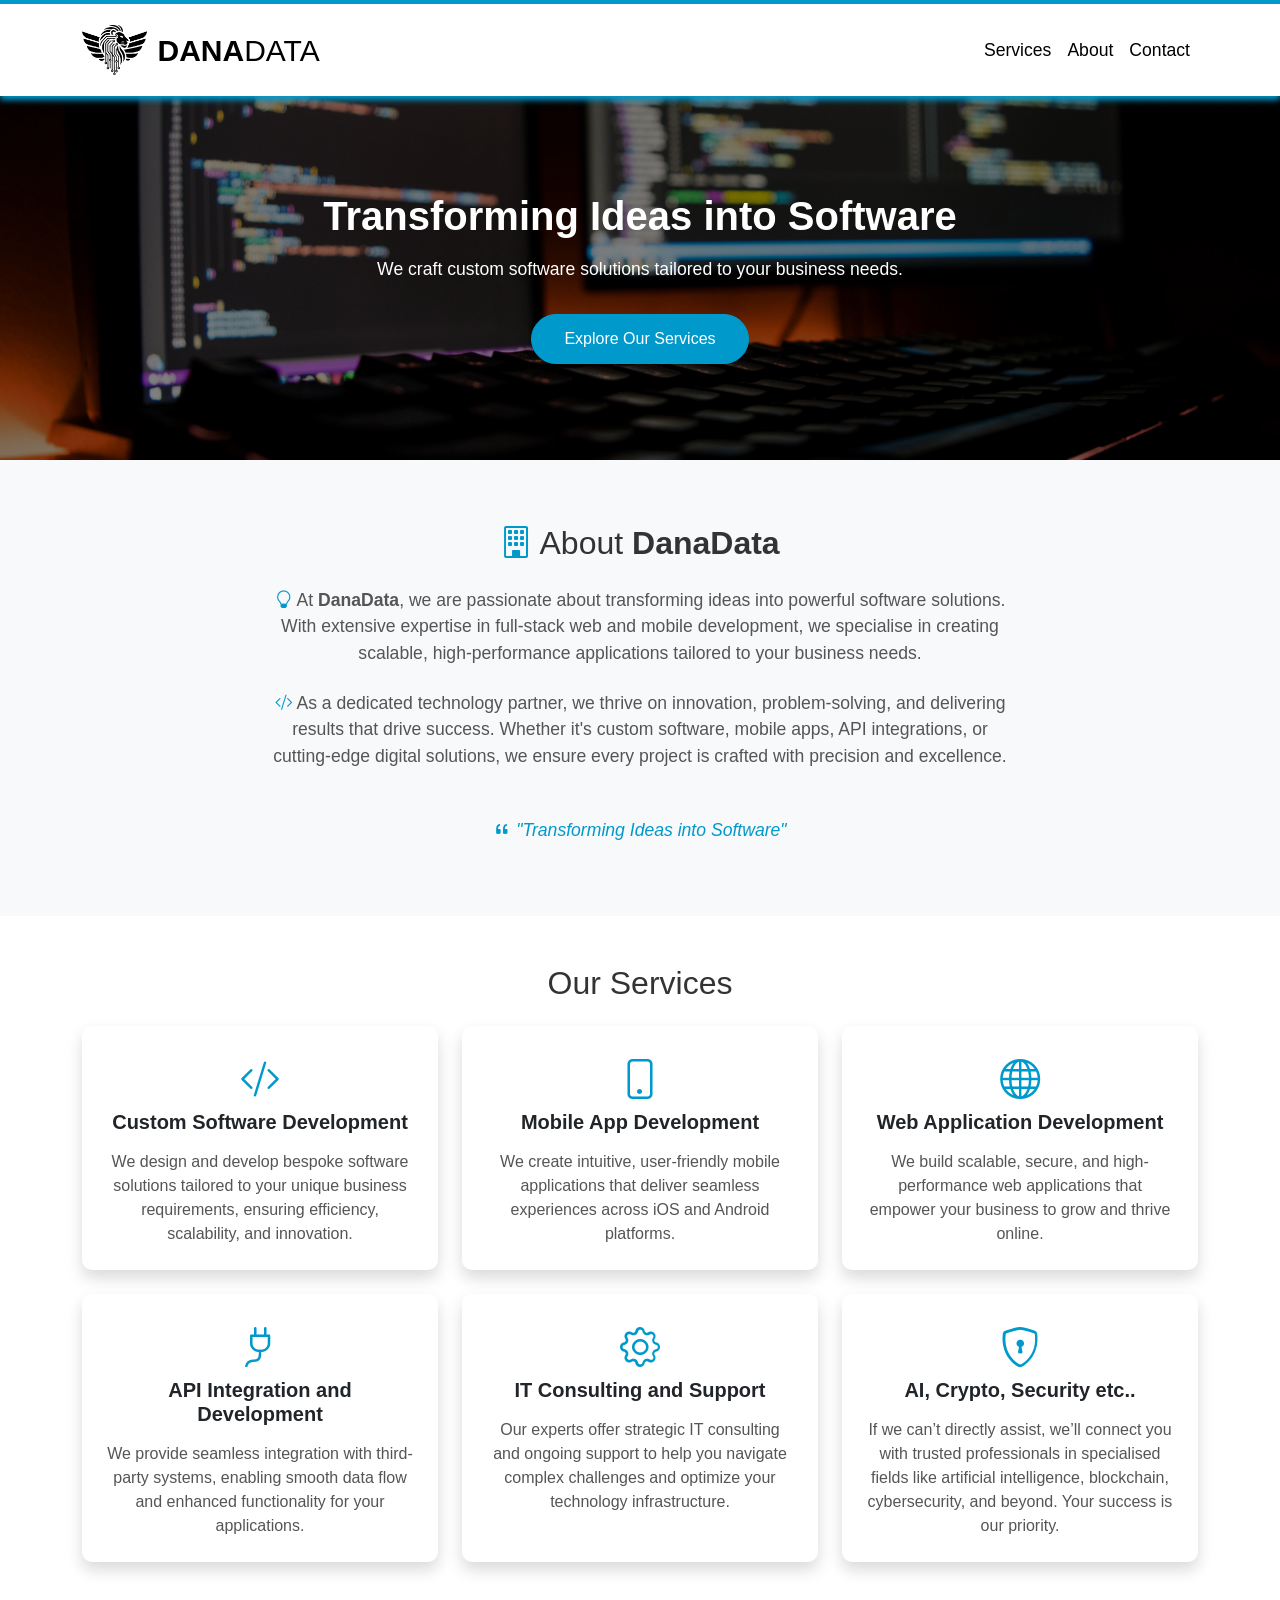
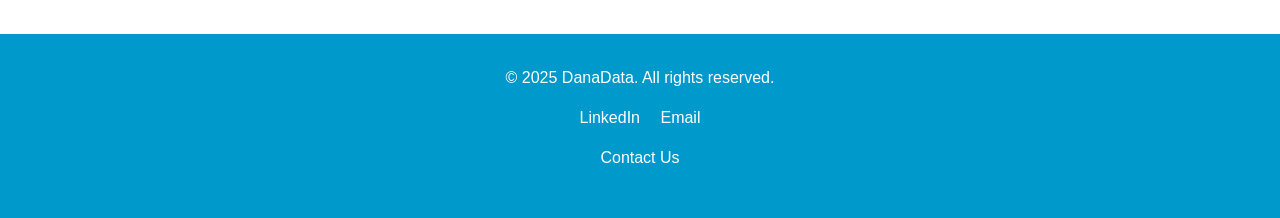
==== index.html @ a8b0d3be "Undo js" ====
<!DOCTYPE html>
<html lang="en">
<head>
    <meta charset="UTF-8">
    <meta name="viewport" content="width=device-width, initial-scale=1.0">
    <title>DanaData | Transforming Ideas into Software</title>
    <meta name="description" content="DanaData specialises in custom software, web, and mobile development, transforming ideas into scalable, high-performance solutions.">
    <link rel="icon" href="icon.png" />
    <link href="bootstrap.min.css" rel="stylesheet">
    <link rel="stylesheet" href="bootstrap-icons.css">
    <link rel="manifest" href="/manifest.json">
    <meta name="theme-color" content="#0099cc">
    <style>
        body {
            font-family: Verdana, sans-serif;
            color: #333;
        }
        .dd-color {
            color: #0099cc;
        }
        .dd-blue {
            color: #0099cc;
        }
        .dd-black {
            color: #000;
        }
        .btn-primary {
            background-color: #0099cc !important;
            border-color: #0099cc !important;
        }

        .btn-primary:hover, 
        .btn-primary:focus, 
        .btn-primary:active {
            background-color: #006080 !important;
            border-color: #006080 !important;
        }
        .navbar {
            padding: 1rem 1.5rem;
            background-color: white;
            border-top: 4px solid #0099cc;
            box-shadow: 0 4px 6px #0099cc;
        }
        .navbar-brand {
            display: flex;
            align-items: center;
            text-decoration: none;
            font-size: 30px;
        }
        .navbar-brand .dd-bold {
            font-weight: 800;
        }
        .navbar-brand img {
            height: 50px;
            margin-right: 10px;
            transition: transform 0.3s;
        }
        .navbar-brand img:hover {
            transform: scale(1.1);
        }
        .navbar-nav .nav-link {
            font-size: 1.1rem;
            color: black !important;
            padding-left: 1rem;
            padding-right: 1rem;
            transition: color 0.3s, background-color 0.3s;
        }
        .navbar-nav .nav-link:hover {
            background-color: #0099cc;
            color: white !important;
            border-radius: 5px;
        }
        .hero {
            background: linear-gradient(rgba(0, 0, 0, 0.5), rgba(0, 0, 0, 0.5)), url('code-danadata.jpg');
            background-size: cover;
            background-position: center;
            color: white;
            padding: 6rem 0;
            text-align: center;
        }
        .hero h1 {
            font-size: 2.5rem;
            font-weight: 700;
            margin-bottom: 1rem;
        }
        .hero p {
            font-size: 1.1rem;
            margin-bottom: 2rem;
        }
        .hero .btn {
            font-size: 1rem;
            padding: 0.75rem 2rem;
            border-radius: 50px;
            transition: transform 0.3s, background-color 0.3s;
        }
        .hero .btn:hover {
            transform: translateY(-5px);
            background-color: #0099cc;
        }
        .about {
            padding: 4rem 0;
            background-color: #f8f9fa;
            text-align: center;
        }
        .about h1 {
            font-size: 2rem;
            margin-bottom: 1rem;
            font-weight: 600;
        }
        .about p {
            font-size: 1.1rem;
            margin-bottom: 0.5rem;
            color: #555;
        }
        .card {
            height: 100%;
            display: flex;
            flex-direction: column;
            justify-content: space-between;
            transition: transform 0.3s, box-shadow 0.3s;
            border: none;
            border-radius: 10px;
            overflow: hidden;
            text-align: center;
        }
        .card:hover {
            transform: translateY(-10px);
            box-shadow: 0 12px 24px rgba(0, 0, 0, 0.2);
        }
        .card-body {
            padding: 1.5rem;
        }
        .card-title {
            font-size: 1.25rem;
            font-weight: 600;
            margin-bottom: 1rem;
        }
        .card-text {
            font-size: 1rem;
            color: #555;
        }
        footer {
            background-color: #0099cc;
            color: white;
            padding: 2rem 0;
        }
        footer a {
            color: white;
            text-decoration: none;
            margin: 0 0.5rem;
            transition: opacity 0.3s;
        }
        footer a:hover {
            opacity: 0.8;
        }

        /* Responsive Adjustments */
        @media (max-width: 768px) {
            .hero {
                padding: 4rem 0;
            }
            .hero h1 {
                font-size: 2rem;
            }
            .hero p {
                font-size: 1rem;
            }
            .navbar-brand {
                font-size: large;
            }
            .navbar-brand img {
                height: 40px;
            }
            .about h1 {
                font-size: 1.75rem;
            }
            .about p {
                font-size: 1rem;
            }
            .card-title {
                font-size: 1.1rem;
            }
            .card-text {
                font-size: 0.9rem;
            }
        }
    </style>
</head>
<body>
    <!-- Navbar -->
    <nav class="navbar navbar-expand-lg">
        <div class="container">
            <a class="navbar-brand" href="https://www.danadata.net">
                <img src="danadata-tg-512-0.png" alt="DanaData Logo" loading="lazy">
                <span class="dd-black dd-bold">DANA</span><span class="dd-black">DATA</span>
            </a>
            <button class="navbar-toggler" type="button" data-bs-toggle="collapse" data-bs-target="#navbarNav">
                <span class="navbar-toggler-icon"></span>
            </button>
            <div class="collapse navbar-collapse" id="navbarNav">
                <ul class="navbar-nav ms-auto">
                    <li class="nav-item"><a class="nav-link" href="#services">Services</a></li>
                    <li class="nav-item"><a class="nav-link" href="#about">About</a></li>
                    <li class="nav-item"><a class="nav-link" href="mailto:info@danadata.net">Contact</a></li>
                </ul>
            </div>
        </div>
    </nav>

    <!-- Hero Section -->
    <section class="hero">
        <div class="container">
            <h1>Transforming Ideas into Software</h1>
            <p>We craft custom software solutions tailored to your business needs.</p>
            <a href="#services" class="btn btn-primary">Explore Our Services</a>
        </div>
    </section>

    <!-- About Section -->
    <section id="about" class="about">
        <div class="container">
            <h2 class="mb-4"><i class="bi bi-building dd-blue"></i> About <b>DanaData</b></h2>
            <div class="row justify-content-center">
                <div class="col-md-8">
                    <p class="mb-4"><i class="bi bi-lightbulb dd-blue"></i> At <b>DanaData</b>, we are passionate about transforming ideas into powerful software solutions. With extensive expertise in full-stack web and mobile development, we specialise in creating scalable, high-performance applications tailored to your business needs.</p>

                    <p class="mb-4"><i class="bi bi-code-slash dd-blue"></i> As a dedicated technology partner, we thrive on innovation, problem-solving, and delivering results that drive success. Whether it's custom software, mobile apps, API integrations, or cutting-edge digital solutions, we ensure every project is crafted with precision and excellence.</p>
                </div>
            </div>
            <p class="mt-4"><i class="bi bi-quote dd-color"></i> <em class="dd-color">"Transforming Ideas into Software"</em></p>
        </div>
    </section>

    <!-- Services Section -->
    <section id="services" class="py-5">
        <div class="container">
            <h2 class="text-center mb-4">Our Services</h2>
            <div class="row">
                <div class="col-md-4 col-sm-6 mb-4">
                    <div class="card shadow">
                        <div class="card-body">
                            <i class="bi bi-code-slash fs-1 dd-blue"></i>
                            <h5 class="card-title">Custom Software Development</h5>
                            <p class="card-text">We design and develop bespoke software solutions tailored to your unique business requirements, ensuring efficiency, scalability, and innovation.</p>
                        </div>
                    </div>
                </div>
                <div class="col-md-4 col-sm-6 mb-4">
                    <div class="card shadow">
                        <div class="card-body">
                            <i class="bi bi-phone fs-1 dd-blue"></i>
                            <h5 class="card-title">Mobile App Development</h5>
                            <p class="card-text">We create intuitive, user-friendly mobile applications that deliver seamless experiences across iOS and Android platforms.</p>
                        </div>
                    </div>
                </div>
                <div class="col-md-4 col-sm-6 mb-4">
                    <div class="card shadow">
                        <div class="card-body">
                            <i class="bi bi-globe fs-1 dd-blue"></i>
                            <h5 class="card-title">Web Application Development</h5>
                            <p class="card-text">We build scalable, secure, and high-performance web applications that empower your business to grow and thrive online.</p>
                        </div>
                    </div>
                </div>
                <div class="col-md-4 col-sm-6 mb-4">
                    <div class="card shadow h-100">
                        <div class="card-body">
                            <i class="bi bi-plug fs-1 dd-blue"></i>
                            <h5 class="card-title">API Integration and Development</h5>
                            <p class="card-text">We provide seamless integration with third-party systems, enabling smooth data flow and enhanced functionality for your applications.</p>
                        </div>
                    </div>
                </div>
                <div class="col-md-4 col-sm-6 mb-4">
                    <div class="card shadow h-100">
                        <div class="card-body">
                            <i class="bi bi-gear fs-1 dd-blue"></i>
                            <h5 class="card-title">IT Consulting and Support</h5>
                            <p class="card-text">Our experts offer strategic IT consulting and ongoing support to help you navigate complex challenges and optimize your technology infrastructure.</p>
                        </div>
                    </div>
                </div>
                 <div class="col-md-4 col-sm-6 mb-4">
                    <div class="card shadow h-100">
                        <div class="card-body">
                            <i class="bi bi-shield-lock fs-1 dd-blue"></i>
                            <h5 class="card-title">AI, Crypto, Security etc..</h5>
                            <p class="card-text">If we can’t directly assist, we’ll connect you with trusted professionals in specialised fields like artificial intelligence, blockchain, cybersecurity, and beyond. Your success is our priority.</p>
                        </div>
                    </div>
                </div>
            </div>
        </div>
    </section>

    <!-- Footer -->
    <footer>
        <div class="container text-center">
            <p class="mb-3">&copy; 2025 DanaData. All rights reserved.</p>
            <div class="social-links mb-3">
                <a href="https://www.linkedin.com/company/danadataltd" target="_blank">LinkedIn</a>
                <a href="mailto:info@danadata.net">Email</a>
            </div>
            <p><a href="mailto:info@danadata.net" class="text-white">Contact Us</a></p>
        </div>
    </footer>

    <script src="bootstrap.bundle.min.js"></script>
</body>
</html>
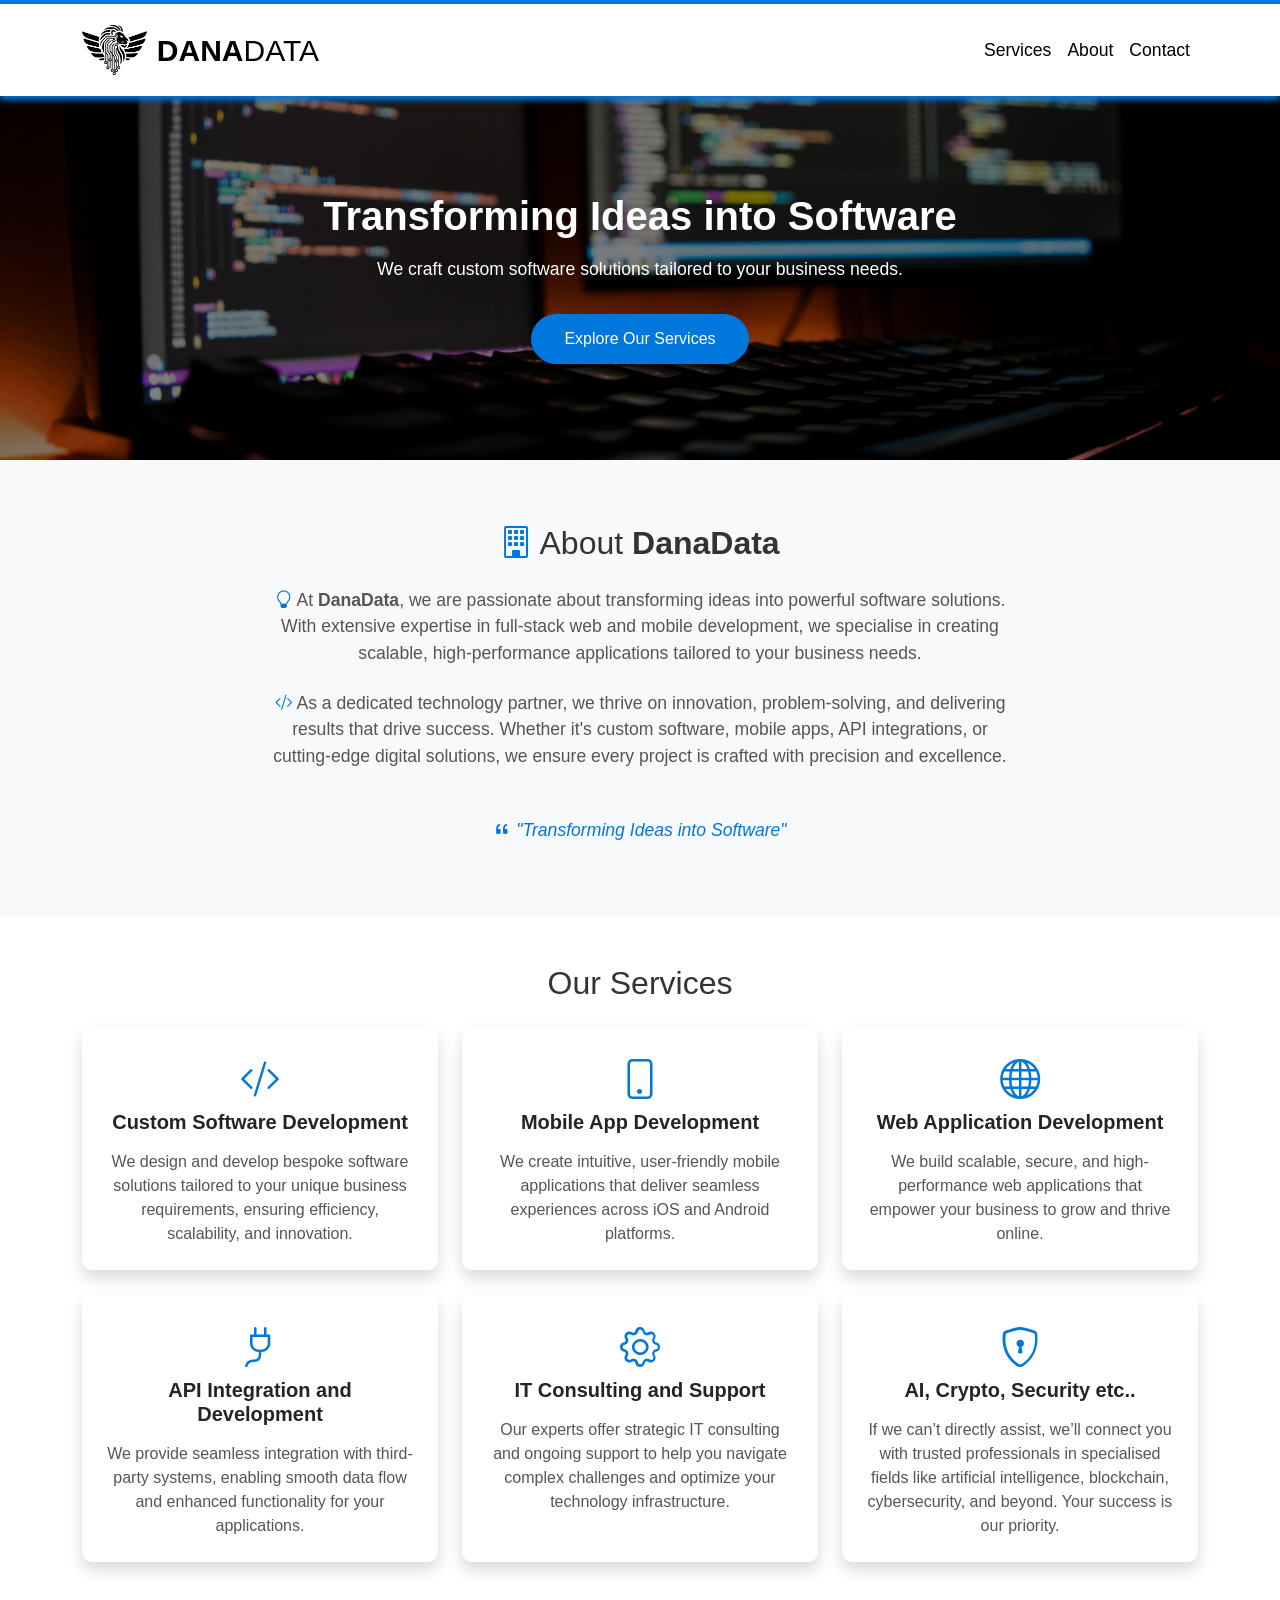
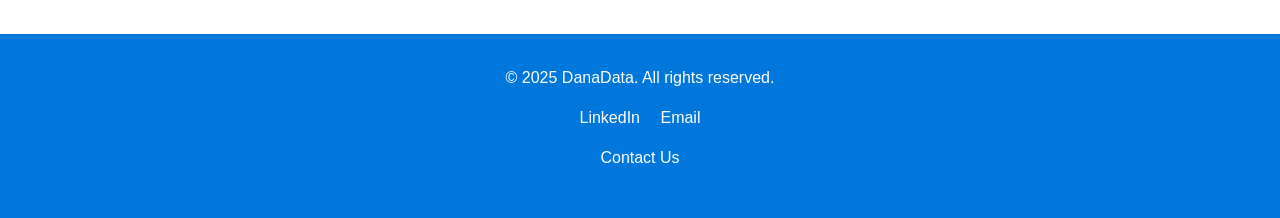
==== commit 10f8392c: "Update index.html" ====
--- a/index.html
+++ b/index.html
@@ -9,24 +9,24 @@
     <link href="bootstrap.min.css" rel="stylesheet">
     <link rel="stylesheet" href="bootstrap-icons.css">
     <link rel="manifest" href="/manifest.json">
-    <meta name="theme-color" content="#0099cc">
+    <meta name="theme-color" content="#0077dd">
     <style>
         body {
             font-family: Verdana, sans-serif;
             color: #333;
         }
         .dd-color {
-            color: #0099cc;
+            color: #0077dd;
         }
         .dd-blue {
-            color: #0099cc;
+            color: #0077dd;
         }
         .dd-black {
             color: #000;
         }
         .btn-primary {
-            background-color: #0099cc !important;
-            border-color: #0099cc !important;
+            background-color: #0077dd !important;
+            border-color: #0077dd !important;
         }
 
         .btn-primary:hover, 
@@ -38,8 +38,8 @@
         .navbar {
             padding: 1rem 1.5rem;
             background-color: white;
-            border-top: 4px solid #0099cc;
-            box-shadow: 0 4px 6px #0099cc;
+            border-top: 4px solid #0077dd;
+            box-shadow: 0 4px 6px #0077dd;
         }
         .navbar-brand {
             display: flex;
@@ -66,7 +66,7 @@
             transition: color 0.3s, background-color 0.3s;
         }
         .navbar-nav .nav-link:hover {
-            background-color: #0099cc;
+            background-color: #0077dd;
             color: white !important;
             border-radius: 5px;
         }
@@ -95,7 +95,7 @@
         }
         .hero .btn:hover {
             transform: translateY(-5px);
-            background-color: #0099cc;
+            background-color: #0077dd;
         }
         .about {
             padding: 4rem 0;
@@ -140,7 +140,7 @@
             color: #555;
         }
         footer {
-            background-color: #0099cc;
+            background-color: #0077dd;
             color: white;
             padding: 2rem 0;
         }
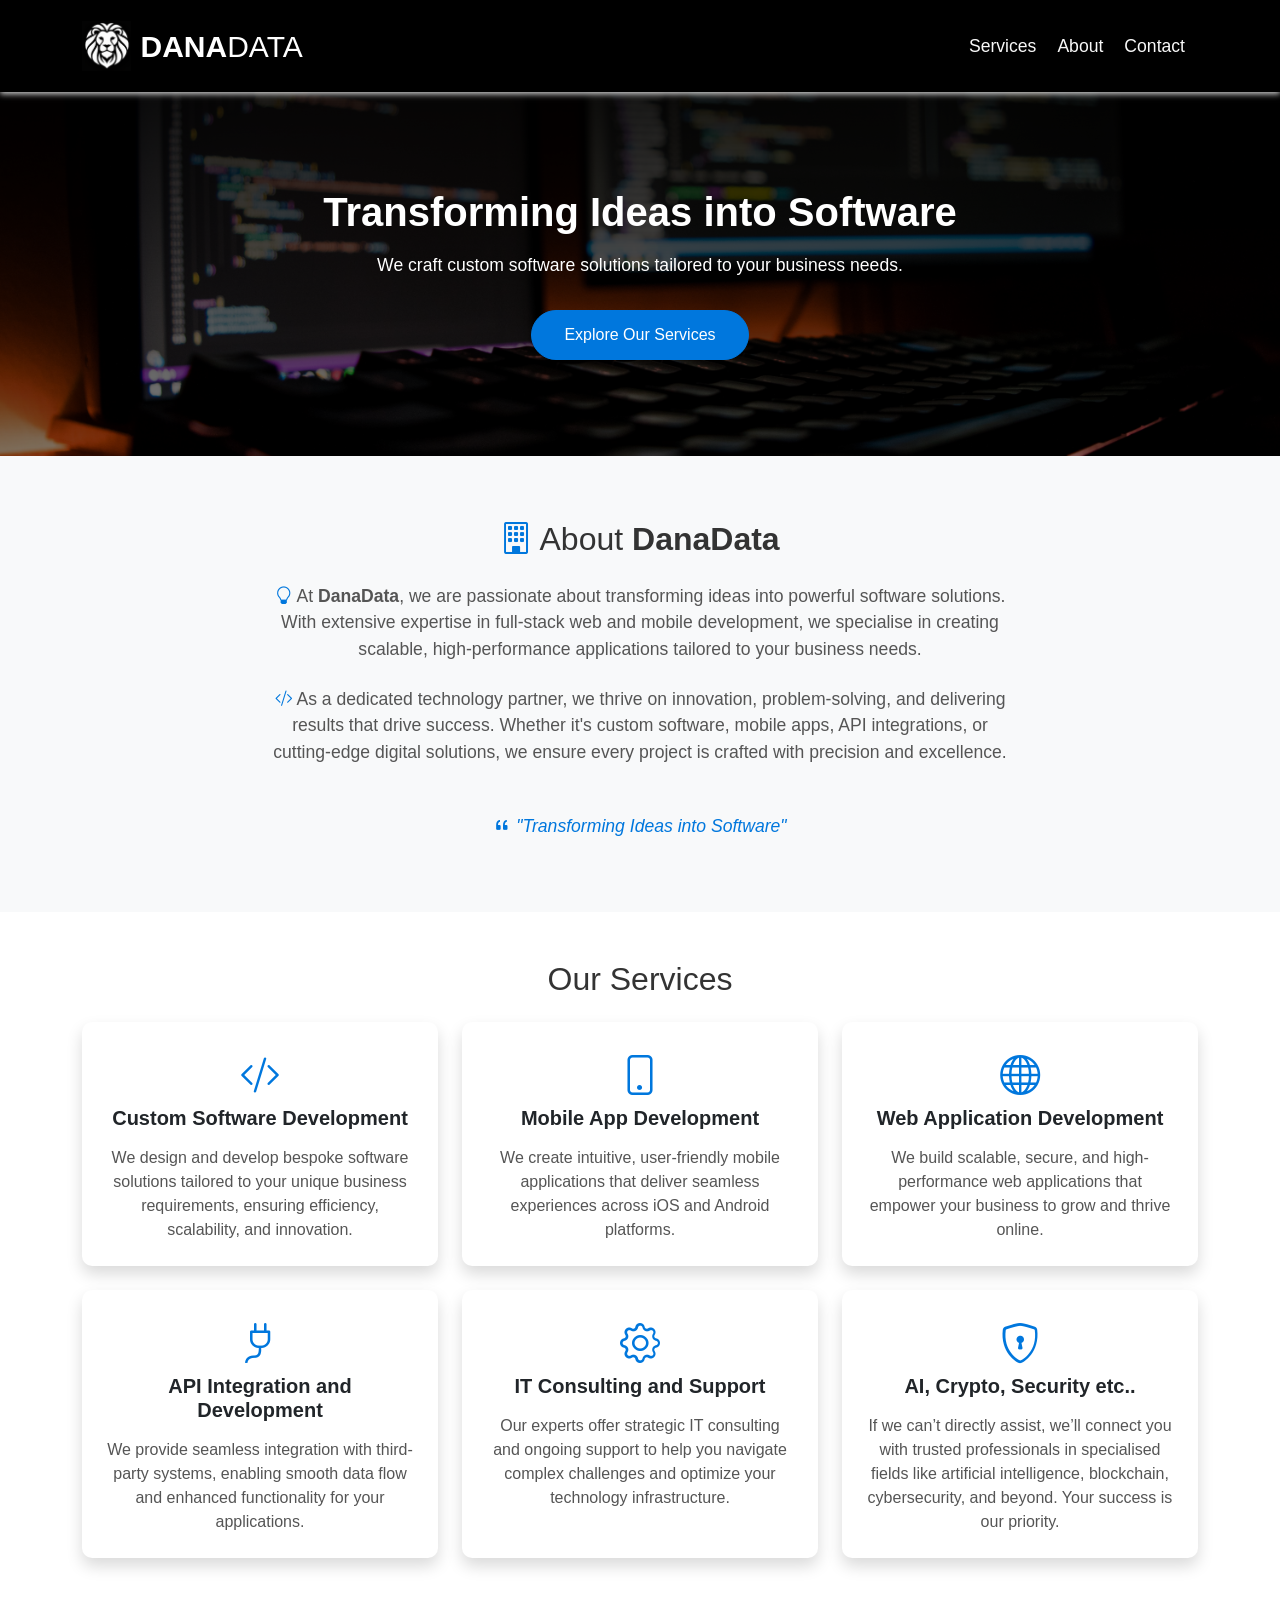
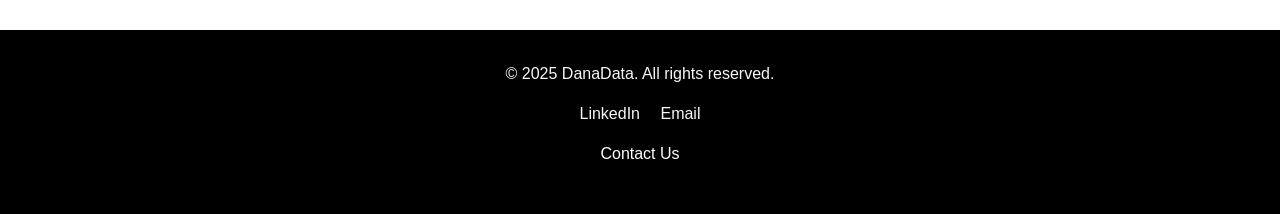
==== commit 86d059c7: "Add new logo" ====
--- a/index.html
+++ b/index.html
@@ -21,8 +21,11 @@
         .dd-blue {
             color: #0077dd;
         }
+        .dd-white {
+            color: #ffffff;
+        }
         .dd-black {
-            color: #000;
+            color: #000000;
         }
         .btn-primary {
             background-color: #0077dd !important;
@@ -32,14 +35,13 @@
         .btn-primary:hover, 
         .btn-primary:focus, 
         .btn-primary:active {
-            background-color: #006080 !important;
-            border-color: #006080 !important;
+            background-color: #0033DD !important;
+            border-color: #0033DD !important;
         }
         .navbar {
             padding: 1rem 1.5rem;
-            background-color: white;
-            border-top: 4px solid #0077dd;
-            box-shadow: 0 4px 6px #0077dd;
+            background-color: #000000;
+            box-shadow: 0 2px 6px lightgray;
         }
         .navbar-brand {
             display: flex;
@@ -59,19 +61,26 @@
             transform: scale(1.1);
         }
         .navbar-nav .nav-link {
+            margin-right: 5px;
             font-size: 1.1rem;
-            color: black !important;
+            color: #f8f8f8;
             padding-left: 1rem;
             padding-right: 1rem;
             transition: color 0.3s, background-color 0.3s;
         }
         .navbar-nav .nav-link:hover {
             background-color: #0077dd;
-            color: white !important;
             border-radius: 5px;
         }
+        .navbar-toggler {
+            background-color: #ccc;
+        }
+        .navbar-toggler-icon {
+            width: 1em;
+            height: 1em;
+        }
         .hero {
-            background: linear-gradient(rgba(0, 0, 0, 0.5), rgba(0, 0, 0, 0.5)), url('code-danadata.jpg');
+            background: linear-gradient(rgba(0, 0, 0, 0.9), rgba(0, 0, 0, 0.5)), url('code-danadata.jpg');
             background-size: cover;
             background-position: center;
             color: white;
@@ -140,18 +149,18 @@
             color: #555;
         }
         footer {
-            background-color: #0077dd;
-            color: white;
+            background-color: #000000;
+            color: #f8f8f8;
             padding: 2rem 0;
         }
         footer a {
-            color: white;
+            color: #f8f8f8;
             text-decoration: none;
             margin: 0 0.5rem;
             transition: opacity 0.3s;
         }
         footer a:hover {
-            opacity: 0.8;
+            opacity: 0.5;
         }
 
         /* Responsive Adjustments */
@@ -191,8 +200,8 @@
     <nav class="navbar navbar-expand-lg">
         <div class="container">
             <a class="navbar-brand" href="https://www.danadata.net">
-                <img src="danadata-tg-512-0.png" alt="DanaData Logo" loading="lazy">
-                <span class="dd-black dd-bold">DANA</span><span class="dd-black">DATA</span>
+                <img src="danadata-nb-200.png" alt="DanaData Logo" loading="lazy">
+                <span class="dd-white dd-bold">DANA</span><span class="dd-white">DATA</span>
             </a>
             <button class="navbar-toggler" type="button" data-bs-toggle="collapse" data-bs-target="#navbarNav">
                 <span class="navbar-toggler-icon"></span>
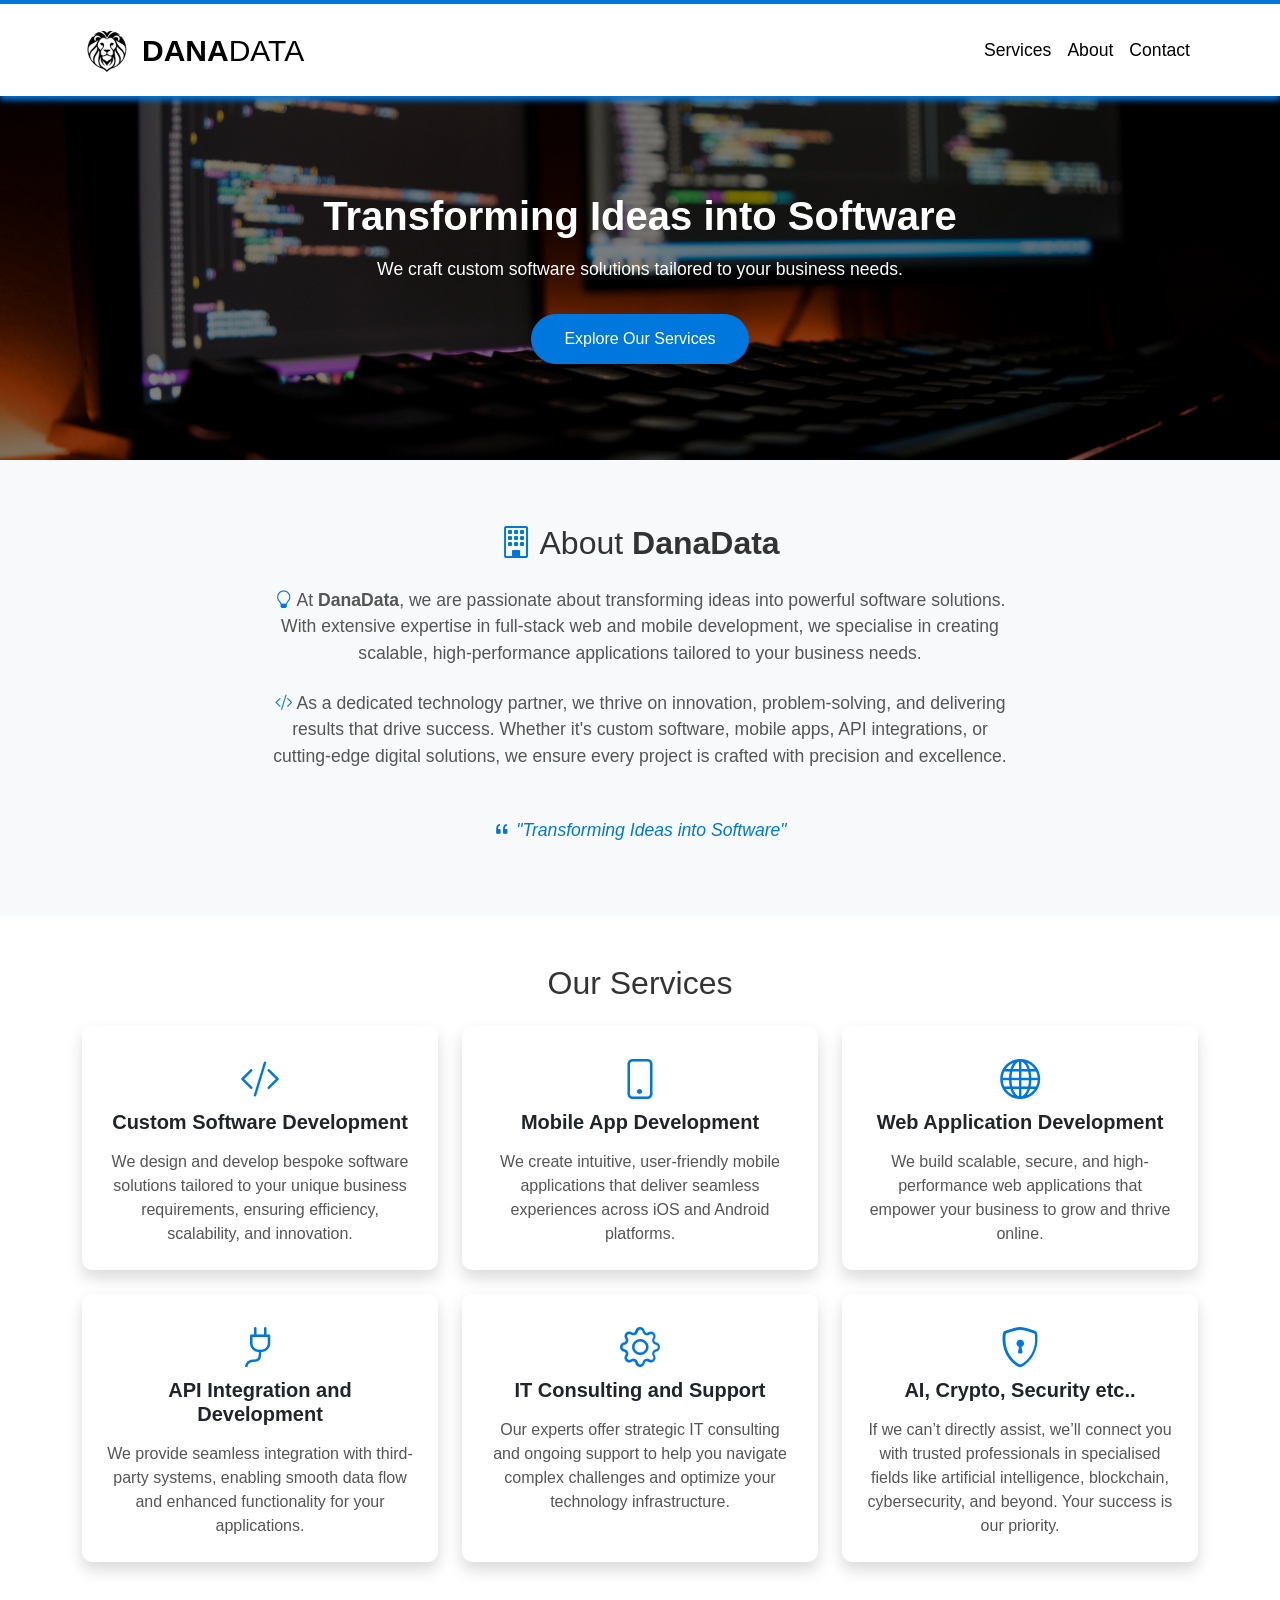
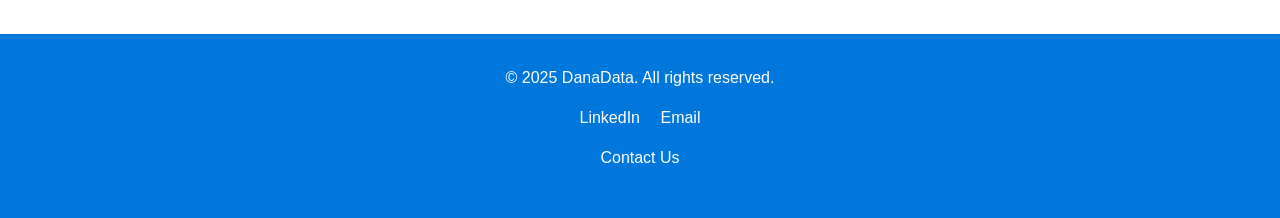
==== commit 7cfe30ea: "Add new logo" ====
--- a/index.html
+++ b/index.html
@@ -21,11 +21,8 @@
         .dd-blue {
             color: #0077dd;
         }
-        .dd-white {
-            color: #ffffff;
-        }
         .dd-black {
-            color: #000000;
+            color: #000;
         }
         .btn-primary {
             background-color: #0077dd !important;
@@ -40,8 +37,9 @@
         }
         .navbar {
             padding: 1rem 1.5rem;
-            background-color: #000000;
-            box-shadow: 0 2px 6px lightgray;
+            background-color: white;
+            border-top: 4px solid #0077dd;
+            box-shadow: 0 4px 6px #0077dd;
         }
         .navbar-brand {
             display: flex;
@@ -61,26 +59,19 @@
             transform: scale(1.1);
         }
         .navbar-nav .nav-link {
-            margin-right: 5px;
             font-size: 1.1rem;
-            color: #f8f8f8;
+            color: black !important;
             padding-left: 1rem;
             padding-right: 1rem;
             transition: color 0.3s, background-color 0.3s;
         }
         .navbar-nav .nav-link:hover {
             background-color: #0077dd;
+            color: white !important;
             border-radius: 5px;
         }
-        .navbar-toggler {
-            background-color: #ccc;
-        }
-        .navbar-toggler-icon {
-            width: 1em;
-            height: 1em;
-        }
         .hero {
-            background: linear-gradient(rgba(0, 0, 0, 0.9), rgba(0, 0, 0, 0.5)), url('code-danadata.jpg');
+            background: linear-gradient(rgba(0, 0, 0, 0.5), rgba(0, 0, 0, 0.5)), url('code-danadata.jpg');
             background-size: cover;
             background-position: center;
             color: white;
@@ -149,18 +140,18 @@
             color: #555;
         }
         footer {
-            background-color: #000000;
-            color: #f8f8f8;
+            background-color: #0077dd;
+            color: white;
             padding: 2rem 0;
         }
         footer a {
-            color: #f8f8f8;
+            color: white;
             text-decoration: none;
             margin: 0 0.5rem;
             transition: opacity 0.3s;
         }
         footer a:hover {
-            opacity: 0.5;
+            opacity: 0.8;
         }
 
         /* Responsive Adjustments */
@@ -200,8 +191,8 @@
     <nav class="navbar navbar-expand-lg">
         <div class="container">
             <a class="navbar-brand" href="https://www.danadata.net">
-                <img src="danadata-nb-200.png" alt="DanaData Logo" loading="lazy">
-                <span class="dd-white dd-bold">DANA</span><span class="dd-white">DATA</span>
+                <img src="danadata-black.png" alt="DanaData Logo" loading="lazy">
+                <span class="dd-black dd-bold">DANA</span><span class="dd-black">DATA</span>
             </a>
             <button class="navbar-toggler" type="button" data-bs-toggle="collapse" data-bs-target="#navbarNav">
                 <span class="navbar-toggler-icon"></span>
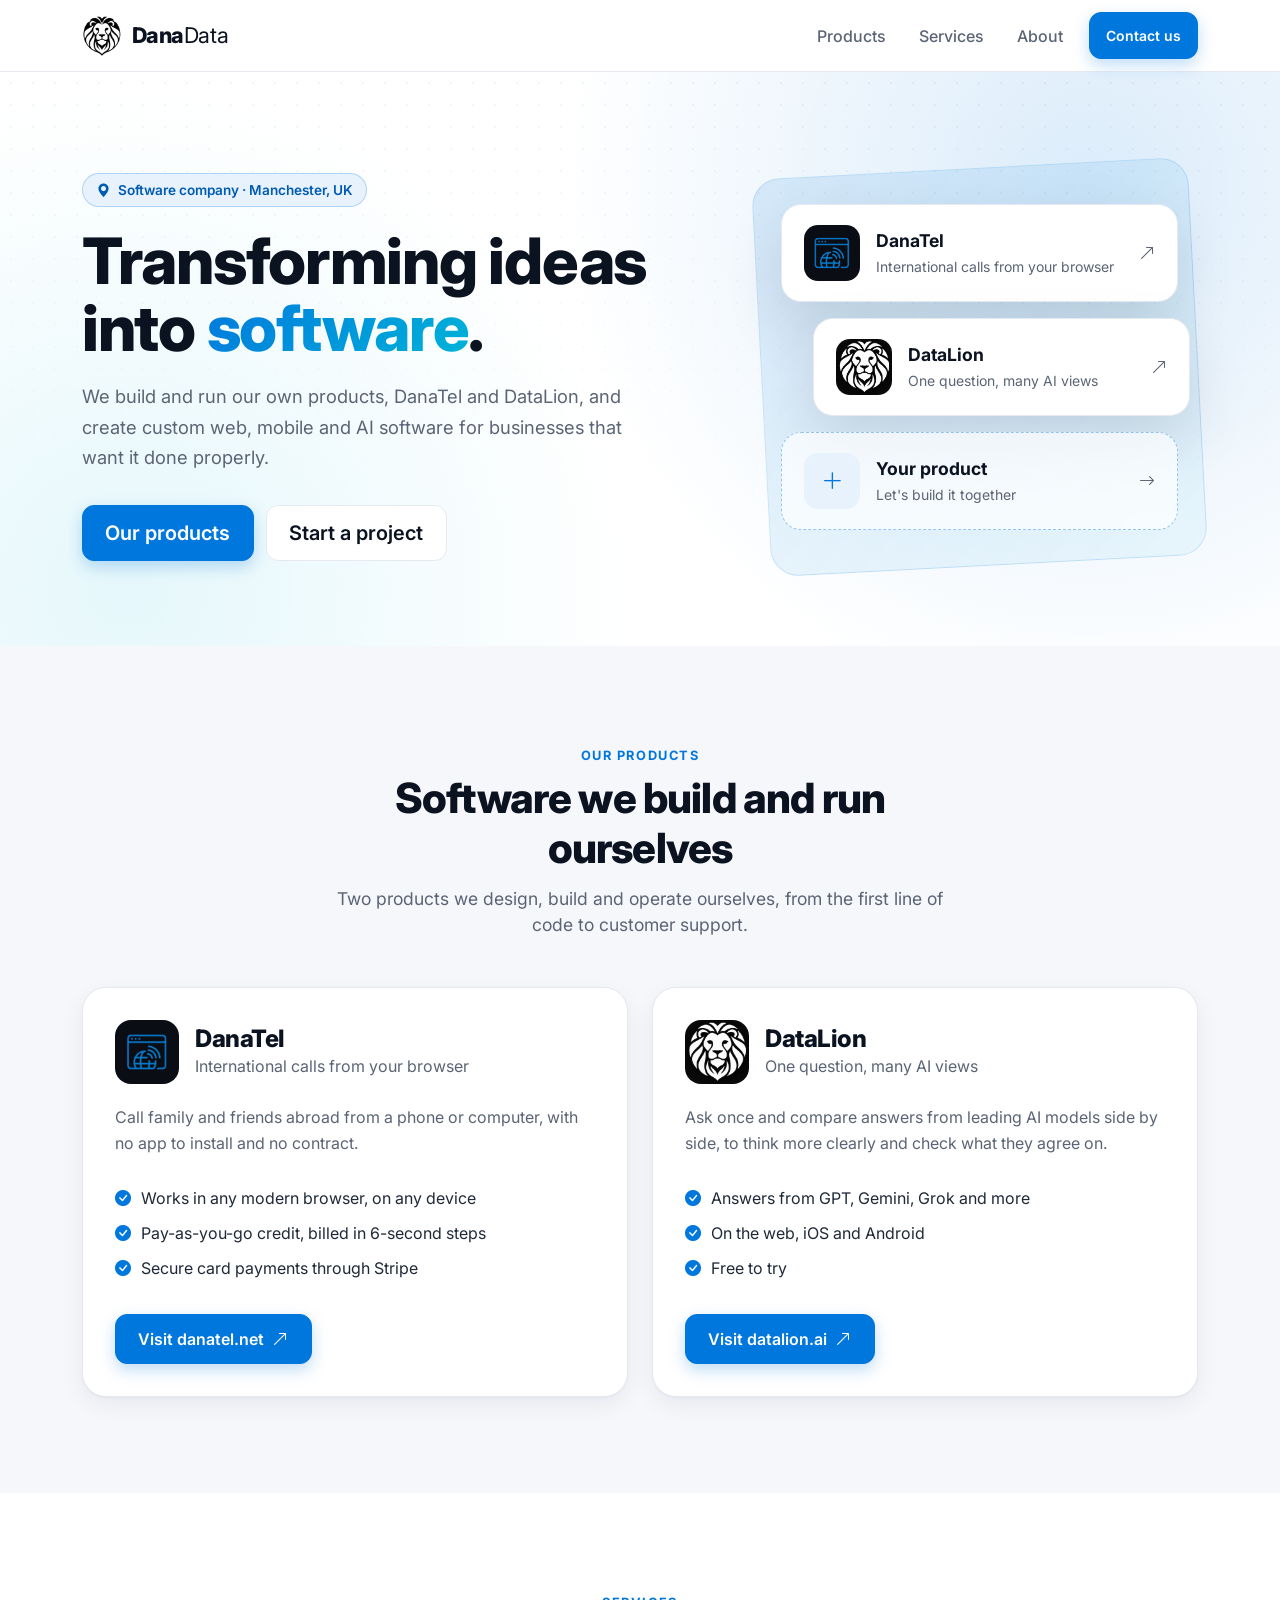
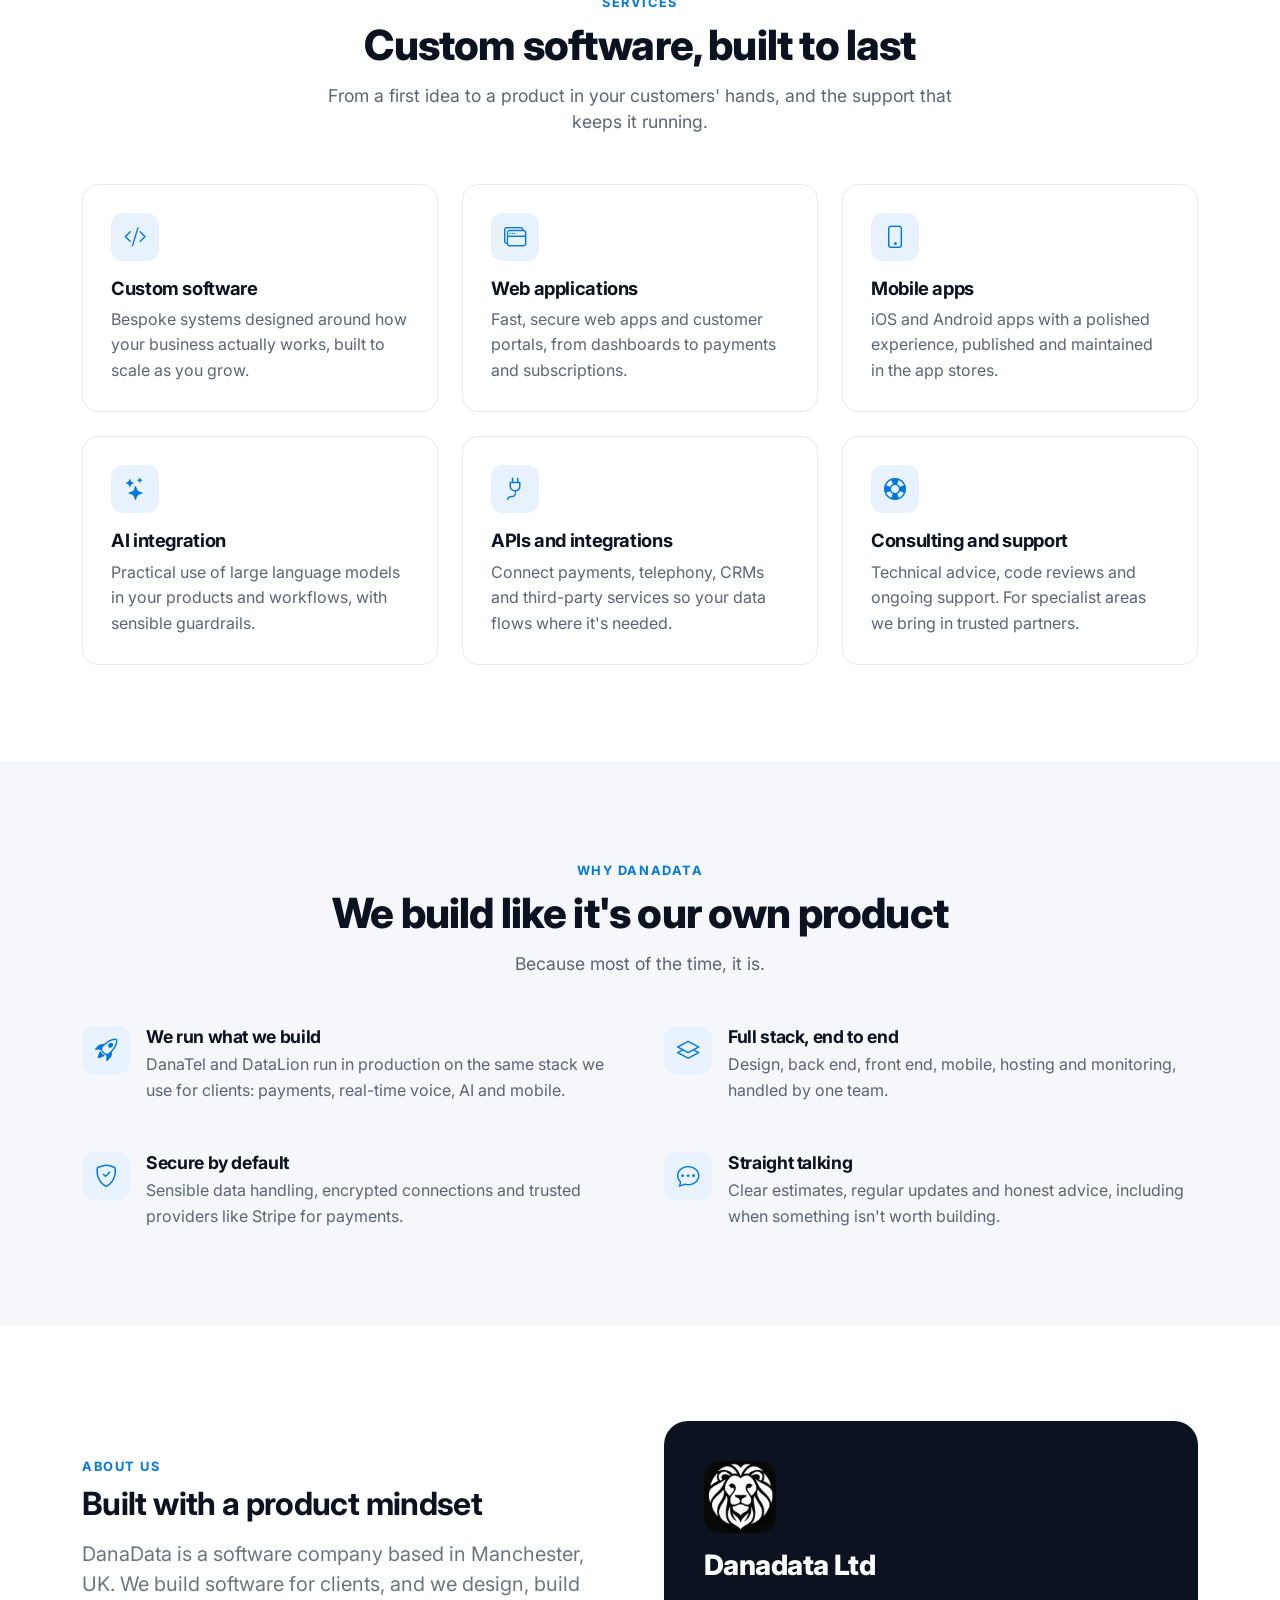
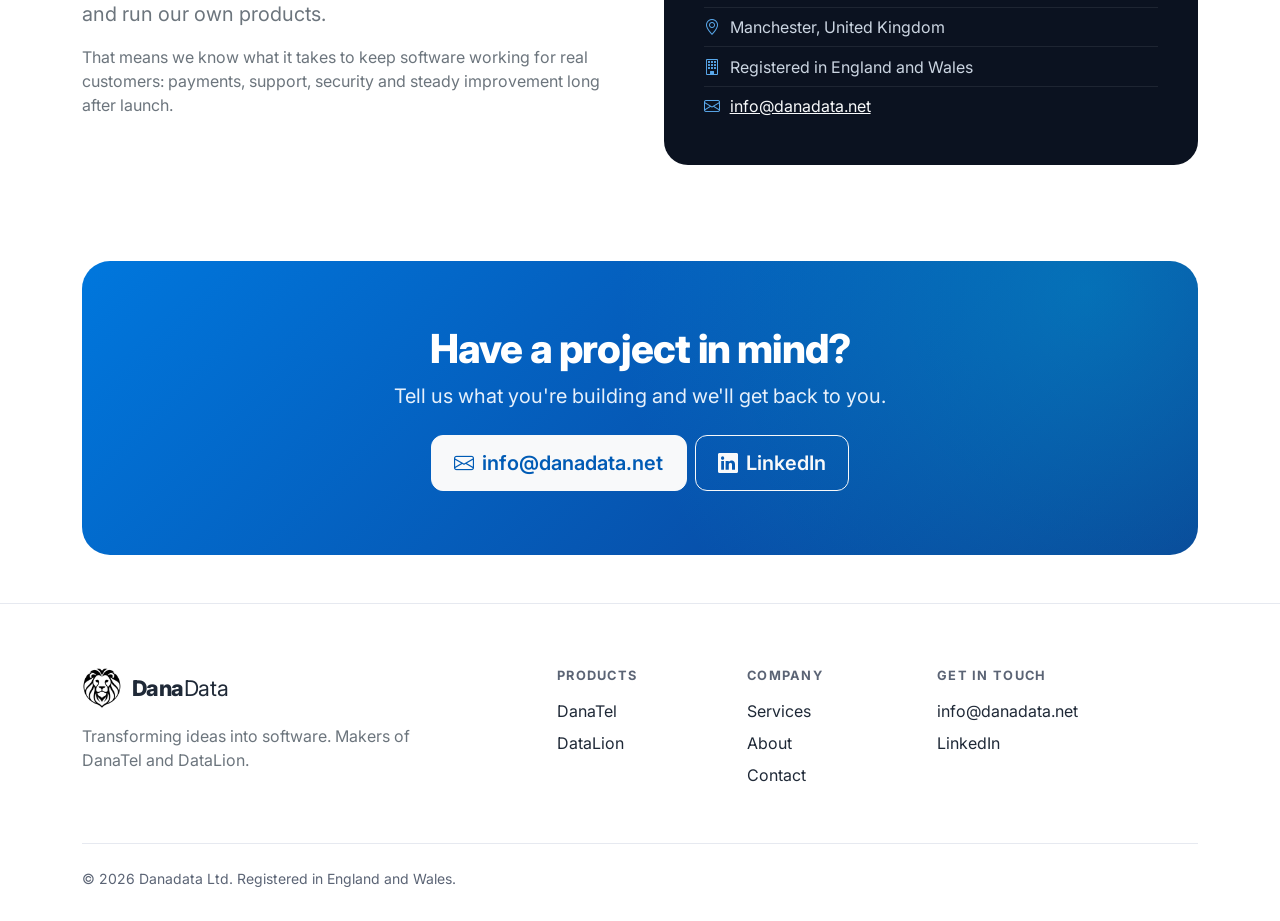
==== commit 50419f6b: "Edit homepage" ====
--- a/index.html
+++ b/index.html
@@ -1,311 +1,377 @@
 <!DOCTYPE html>
 <html lang="en">
 <head>
-    <meta charset="UTF-8">
-    <meta name="viewport" content="width=device-width, initial-scale=1.0">
-    <title>DanaData | Transforming Ideas into Software</title>
-    <meta name="description" content="DanaData specialises in custom software, web, and mobile development, transforming ideas into scalable, high-performance solutions.">
-    <link rel="icon" href="icon.png" />
-    <link href="bootstrap.min.css" rel="stylesheet">
-    <link rel="stylesheet" href="bootstrap-icons.css">
-    <link rel="manifest" href="/manifest.json">
-    <meta name="theme-color" content="#0077dd">
-    <style>
-        body {
-            font-family: Verdana, sans-serif;
-            color: #333;
-        }
-        .dd-color {
-            color: #0077dd;
-        }
-        .dd-blue {
-            color: #0077dd;
-        }
-        .dd-black {
-            color: #000;
-        }
-        .btn-primary {
-            background-color: #0077dd !important;
-            border-color: #0077dd !important;
-        }
-
-        .btn-primary:hover, 
-        .btn-primary:focus, 
-        .btn-primary:active {
-            background-color: #0033DD !important;
-            border-color: #0033DD !important;
-        }
-        .navbar {
-            padding: 1rem 1.5rem;
-            background-color: white;
-            border-top: 4px solid #0077dd;
-            box-shadow: 0 4px 6px #0077dd;
-        }
-        .navbar-brand {
-            display: flex;
-            align-items: center;
-            text-decoration: none;
-            font-size: 30px;
-        }
-        .navbar-brand .dd-bold {
-            font-weight: 800;
-        }
-        .navbar-brand img {
-            height: 50px;
-            margin-right: 10px;
-            transition: transform 0.3s;
-        }
-        .navbar-brand img:hover {
-            transform: scale(1.1);
-        }
-        .navbar-nav .nav-link {
-            font-size: 1.1rem;
-            color: black !important;
-            padding-left: 1rem;
-            padding-right: 1rem;
-            transition: color 0.3s, background-color 0.3s;
-        }
-        .navbar-nav .nav-link:hover {
-            background-color: #0077dd;
-            color: white !important;
-            border-radius: 5px;
-        }
-        .hero {
-            background: linear-gradient(rgba(0, 0, 0, 0.5), rgba(0, 0, 0, 0.5)), url('code-danadata.jpg');
-            background-size: cover;
-            background-position: center;
-            color: white;
-            padding: 6rem 0;
-            text-align: center;
-        }
-        .hero h1 {
-            font-size: 2.5rem;
-            font-weight: 700;
-            margin-bottom: 1rem;
-        }
-        .hero p {
-            font-size: 1.1rem;
-            margin-bottom: 2rem;
-        }
-        .hero .btn {
-            font-size: 1rem;
-            padding: 0.75rem 2rem;
-            border-radius: 50px;
-            transition: transform 0.3s, background-color 0.3s;
-        }
-        .hero .btn:hover {
-            transform: translateY(-5px);
-            background-color: #0077dd;
-        }
-        .about {
-            padding: 4rem 0;
-            background-color: #f8f9fa;
-            text-align: center;
-        }
-        .about h1 {
-            font-size: 2rem;
-            margin-bottom: 1rem;
-            font-weight: 600;
-        }
-        .about p {
-            font-size: 1.1rem;
-            margin-bottom: 0.5rem;
-            color: #555;
-        }
-        .card {
-            height: 100%;
-            display: flex;
-            flex-direction: column;
-            justify-content: space-between;
-            transition: transform 0.3s, box-shadow 0.3s;
-            border: none;
-            border-radius: 10px;
-            overflow: hidden;
-            text-align: center;
-        }
-        .card:hover {
-            transform: translateY(-10px);
-            box-shadow: 0 12px 24px rgba(0, 0, 0, 0.2);
-        }
-        .card-body {
-            padding: 1.5rem;
-        }
-        .card-title {
-            font-size: 1.25rem;
-            font-weight: 600;
-            margin-bottom: 1rem;
-        }
-        .card-text {
-            font-size: 1rem;
-            color: #555;
-        }
-        footer {
-            background-color: #0077dd;
-            color: white;
-            padding: 2rem 0;
-        }
-        footer a {
-            color: white;
-            text-decoration: none;
-            margin: 0 0.5rem;
-            transition: opacity 0.3s;
-        }
-        footer a:hover {
-            opacity: 0.8;
-        }
-
-        /* Responsive Adjustments */
-        @media (max-width: 768px) {
-            .hero {
-                padding: 4rem 0;
-            }
-            .hero h1 {
-                font-size: 2rem;
-            }
-            .hero p {
-                font-size: 1rem;
-            }
-            .navbar-brand {
-                font-size: large;
-            }
-            .navbar-brand img {
-                height: 40px;
-            }
-            .about h1 {
-                font-size: 1.75rem;
-            }
-            .about p {
-                font-size: 1rem;
-            }
-            .card-title {
-                font-size: 1.1rem;
-            }
-            .card-text {
-                font-size: 0.9rem;
-            }
-        }
-    </style>
+  <meta charset="UTF-8">
+  <meta name="viewport" content="width=device-width, initial-scale=1.0">
+  <title>DanaData | Software products and custom development, Manchester UK</title>
+  <meta name="description" content="DanaData is a Manchester-based software company. We build and run DanaTel and DataLion, and create custom web, mobile and AI software for businesses.">
+  <link rel="canonical" href="https://www.danadata.net/">
+  <link rel="icon" href="icon.png">
+  <link rel="apple-touch-icon" href="icon.png">
+  <link rel="manifest" href="/manifest.json">
+  <meta name="theme-color" content="#ffffff">
+
+  <meta property="og:type" content="website">
+  <meta property="og:title" content="DanaData | Transforming ideas into software">
+  <meta property="og:description" content="Makers of DanaTel and DataLion. Custom web, mobile and AI software from Manchester, UK.">
+  <meta property="og:url" content="https://www.danadata.net/">
+  <meta property="og:image" content="https://www.danadata.net/icon.png">
+
+  <link rel="preconnect" href="https://fonts.googleapis.com">
+  <link rel="preconnect" href="https://fonts.gstatic.com" crossorigin>
+  <link href="https://fonts.googleapis.com/css2?family=Inter:wght@400;500;600;700;800&display=swap" rel="stylesheet">
+  <link href="bootstrap.min.css" rel="stylesheet">
+  <link href="bootstrap-icons.css" rel="stylesheet">
+  <link href="site.css" rel="stylesheet">
+
+  <script type="application/ld+json">
+  {
+    "@context": "https://schema.org",
+    "@type": "Organization",
+    "name": "DanaData",
+    "legalName": "Danadata Ltd",
+    "url": "https://www.danadata.net",
+    "logo": "https://www.danadata.net/icon.png",
+    "email": "info@danadata.net",
+    "address": {"@type": "PostalAddress", "addressLocality": "Manchester", "addressCountry": "GB"},
+    "sameAs": ["https://www.linkedin.com/company/danadataltd"],
+    "brand": [
+      {"@type": "Brand", "name": "DanaTel", "url": "https://danatel.net"},
+      {"@type": "Brand", "name": "DataLion", "url": "https://www.datalion.ai"}
+    ]
+  }
+  </script>
 </head>
 <body>
-    <!-- Navbar -->
-    <nav class="navbar navbar-expand-lg">
-        <div class="container">
-            <a class="navbar-brand" href="https://www.danadata.net">
-                <img src="danadata-black.png" alt="DanaData Logo" loading="lazy">
-                <span class="dd-black dd-bold">DANA</span><span class="dd-black">DATA</span>
-            </a>
-            <button class="navbar-toggler" type="button" data-bs-toggle="collapse" data-bs-target="#navbarNav">
-                <span class="navbar-toggler-icon"></span>
-            </button>
-            <div class="collapse navbar-collapse" id="navbarNav">
-                <ul class="navbar-nav ms-auto">
-                    <li class="nav-item"><a class="nav-link" href="#services">Services</a></li>
-                    <li class="nav-item"><a class="nav-link" href="#about">About</a></li>
-                    <li class="nav-item"><a class="nav-link" href="mailto:info@danadata.net">Contact</a></li>
-                </ul>
-            </div>
-        </div>
-    </nav>
-
-    <!-- Hero Section -->
-    <section class="hero">
-        <div class="container">
-            <h1>Transforming Ideas into Software</h1>
-            <p>We craft custom software solutions tailored to your business needs.</p>
-            <a href="#services" class="btn btn-primary">Explore Our Services</a>
-        </div>
-    </section>
-
-    <!-- About Section -->
-    <section id="about" class="about">
-        <div class="container">
-            <h2 class="mb-4"><i class="bi bi-building dd-blue"></i> About <b>DanaData</b></h2>
-            <div class="row justify-content-center">
-                <div class="col-md-8">
-                    <p class="mb-4"><i class="bi bi-lightbulb dd-blue"></i> At <b>DanaData</b>, we are passionate about transforming ideas into powerful software solutions. With extensive expertise in full-stack web and mobile development, we specialise in creating scalable, high-performance applications tailored to your business needs.</p>
-
-                    <p class="mb-4"><i class="bi bi-code-slash dd-blue"></i> As a dedicated technology partner, we thrive on innovation, problem-solving, and delivering results that drive success. Whether it's custom software, mobile apps, API integrations, or cutting-edge digital solutions, we ensure every project is crafted with precision and excellence.</p>
-                </div>
-            </div>
-            <p class="mt-4"><i class="bi bi-quote dd-color"></i> <em class="dd-color">"Transforming Ideas into Software"</em></p>
-        </div>
-    </section>
-
-    <!-- Services Section -->
-    <section id="services" class="py-5">
-        <div class="container">
-            <h2 class="text-center mb-4">Our Services</h2>
-            <div class="row">
-                <div class="col-md-4 col-sm-6 mb-4">
-                    <div class="card shadow">
-                        <div class="card-body">
-                            <i class="bi bi-code-slash fs-1 dd-blue"></i>
-                            <h5 class="card-title">Custom Software Development</h5>
-                            <p class="card-text">We design and develop bespoke software solutions tailored to your unique business requirements, ensuring efficiency, scalability, and innovation.</p>
-                        </div>
-                    </div>
-                </div>
-                <div class="col-md-4 col-sm-6 mb-4">
-                    <div class="card shadow">
-                        <div class="card-body">
-                            <i class="bi bi-phone fs-1 dd-blue"></i>
-                            <h5 class="card-title">Mobile App Development</h5>
-                            <p class="card-text">We create intuitive, user-friendly mobile applications that deliver seamless experiences across iOS and Android platforms.</p>
-                        </div>
-                    </div>
-                </div>
-                <div class="col-md-4 col-sm-6 mb-4">
-                    <div class="card shadow">
-                        <div class="card-body">
-                            <i class="bi bi-globe fs-1 dd-blue"></i>
-                            <h5 class="card-title">Web Application Development</h5>
-                            <p class="card-text">We build scalable, secure, and high-performance web applications that empower your business to grow and thrive online.</p>
-                        </div>
-                    </div>
-                </div>
-                <div class="col-md-4 col-sm-6 mb-4">
-                    <div class="card shadow h-100">
-                        <div class="card-body">
-                            <i class="bi bi-plug fs-1 dd-blue"></i>
-                            <h5 class="card-title">API Integration and Development</h5>
-                            <p class="card-text">We provide seamless integration with third-party systems, enabling smooth data flow and enhanced functionality for your applications.</p>
-                        </div>
-                    </div>
-                </div>
-                <div class="col-md-4 col-sm-6 mb-4">
-                    <div class="card shadow h-100">
-                        <div class="card-body">
-                            <i class="bi bi-gear fs-1 dd-blue"></i>
-                            <h5 class="card-title">IT Consulting and Support</h5>
-                            <p class="card-text">Our experts offer strategic IT consulting and ongoing support to help you navigate complex challenges and optimize your technology infrastructure.</p>
-                        </div>
-                    </div>
-                </div>
-                 <div class="col-md-4 col-sm-6 mb-4">
-                    <div class="card shadow h-100">
-                        <div class="card-body">
-                            <i class="bi bi-shield-lock fs-1 dd-blue"></i>
-                            <h5 class="card-title">AI, Crypto, Security etc..</h5>
-                            <p class="card-text">If we can’t directly assist, we’ll connect you with trusted professionals in specialised fields like artificial intelligence, blockchain, cybersecurity, and beyond. Your success is our priority.</p>
-                        </div>
-                    </div>
-                </div>
-            </div>
-        </div>
-    </section>
-
-    <!-- Footer -->
-    <footer>
-        <div class="container text-center">
-            <p class="mb-3">&copy; 2025 DanaData. All rights reserved.</p>
-            <div class="social-links mb-3">
-                <a href="https://www.linkedin.com/company/danadataltd" target="_blank">LinkedIn</a>
-                <a href="mailto:info@danadata.net">Email</a>
-            </div>
-            <p><a href="mailto:info@danadata.net" class="text-white">Contact Us</a></p>
-        </div>
-    </footer>
-
-    <script src="bootstrap.bundle.min.js"></script>
+
+<!-- Header -->
+<header class="dd-header">
+  <nav class="navbar navbar-expand-lg">
+    <div class="container">
+      <a class="dd-brand" href="/">
+        <img src="danadata-black.png" alt="" width="40" height="40">
+        <span><strong>Dana</strong>Data</span>
+      </a>
+      <button class="navbar-toggler border-0" type="button" data-bs-toggle="collapse" data-bs-target="#nav" aria-controls="nav" aria-expanded="false" aria-label="Menu">
+        <span class="navbar-toggler-icon"></span>
+      </button>
+      <div class="collapse navbar-collapse" id="nav">
+        <ul class="navbar-nav ms-auto align-items-lg-center gap-lg-1">
+          <li class="nav-item"><a class="nav-link" href="#products">Products</a></li>
+          <li class="nav-item"><a class="nav-link" href="#services">Services</a></li>
+          <li class="nav-item"><a class="nav-link" href="#about">About</a></li>
+          <li class="nav-item ms-lg-2"><a class="btn btn-primary btn-sm px-3" href="#contact">Contact us</a></li>
+        </ul>
+      </div>
+    </div>
+  </nav>
+</header>
+
+<main>
+  <!-- Hero -->
+  <section class="dd-hero">
+    <div class="container">
+      <div class="row align-items-center g-5">
+        <div class="col-lg-7">
+          <span class="dd-eyebrow"><i class="bi bi-geo-alt-fill"></i> Software company · Manchester, UK</span>
+          <h1>Transforming ideas into <span class="dd-gradient-text">software</span>.</h1>
+          <p class="dd-lead">
+            We build and run our own products, DanaTel and DataLion, and create custom web,
+            mobile and AI software for businesses that want it done properly.
+          </p>
+          <div class="dd-hero-actions">
+            <a href="#products" class="btn btn-primary btn-lg">Our products</a>
+            <a href="#contact" class="btn btn-outline-dark btn-lg">Start a project</a>
+          </div>
+        </div>
+        <div class="col-lg-5">
+          <div class="dd-stack">
+            <a class="dd-stack-card" href="https://danatel.net" target="_blank" rel="noopener">
+              <img src="danatel-icon.png" alt="" width="56" height="56">
+              <span>
+                <strong>DanaTel</strong>
+                <small>International calls from your browser</small>
+              </span>
+              <i class="bi bi-arrow-up-right"></i>
+            </a>
+            <a class="dd-stack-card" href="https://www.datalion.ai" target="_blank" rel="noopener">
+              <img src="danadata-nb-200.png" alt="" width="56" height="56">
+              <span>
+                <strong>DataLion</strong>
+                <small>One question, many AI views</small>
+              </span>
+              <i class="bi bi-arrow-up-right"></i>
+            </a>
+            <a class="dd-stack-card dd-stack-card-next" href="#contact">
+              <span class="dd-icon"><i class="bi bi-plus-lg"></i></span>
+              <span>
+                <strong>Your product</strong>
+                <small>Let's build it together</small>
+              </span>
+              <i class="bi bi-arrow-right"></i>
+            </a>
+          </div>
+        </div>
+      </div>
+    </div>
+  </section>
+
+  <!-- Products -->
+  <section class="dd-section dd-section-soft" id="products">
+    <div class="container">
+      <div class="dd-section-head">
+        <span class="dd-kicker">Our products</span>
+        <h2>Software we build and run ourselves</h2>
+        <p>Two products we design, build and operate ourselves, from the first line of code to customer support.</p>
+      </div>
+
+      <div class="row g-4">
+        <div class="col-lg-6">
+          <article class="dd-product">
+            <div class="dd-product-head">
+              <img src="danatel-icon.png" alt="DanaTel" width="64" height="64">
+              <div>
+                <h3>DanaTel</h3>
+                <p>International calls from your browser</p>
+              </div>
+            </div>
+            <p>Call family and friends abroad from a phone or computer, with no app to install and no contract.</p>
+            <ul class="dd-checks">
+              <li><i class="bi bi-check-circle-fill"></i> Works in any modern browser, on any device</li>
+              <li><i class="bi bi-check-circle-fill"></i> Pay-as-you-go credit, billed in 6-second steps</li>
+              <li><i class="bi bi-check-circle-fill"></i> Secure card payments through Stripe</li>
+            </ul>
+            <a href="https://danatel.net" class="btn btn-primary" target="_blank" rel="noopener">
+              Visit danatel.net <i class="bi bi-arrow-up-right ms-1"></i>
+            </a>
+          </article>
+        </div>
+
+        <div class="col-lg-6">
+          <article class="dd-product">
+            <div class="dd-product-head">
+              <img src="danadata-nb-200.png" alt="DataLion" width="64" height="64">
+              <div>
+                <h3>DataLion</h3>
+                <p>One question, many AI views</p>
+              </div>
+            </div>
+            <p>Ask once and compare answers from leading AI models side by side, to think more clearly and check what they agree on.</p>
+            <ul class="dd-checks">
+              <li><i class="bi bi-check-circle-fill"></i> Answers from GPT, Gemini, Grok and more</li>
+              <li><i class="bi bi-check-circle-fill"></i> On the web, iOS and Android</li>
+              <li><i class="bi bi-check-circle-fill"></i> Free to try</li>
+            </ul>
+            <a href="https://www.datalion.ai" class="btn btn-primary" target="_blank" rel="noopener">
+              Visit datalion.ai <i class="bi bi-arrow-up-right ms-1"></i>
+            </a>
+          </article>
+        </div>
+      </div>
+    </div>
+  </section>
+
+  <!-- Services -->
+  <section class="dd-section" id="services">
+    <div class="container">
+      <div class="dd-section-head">
+        <span class="dd-kicker">Services</span>
+        <h2>Custom software, built to last</h2>
+        <p>From a first idea to a product in your customers' hands, and the support that keeps it running.</p>
+      </div>
+
+      <div class="row g-4">
+        <div class="col-md-6 col-lg-4">
+          <div class="dd-service">
+            <span class="dd-icon"><i class="bi bi-code-slash"></i></span>
+            <h3>Custom software</h3>
+            <p>Bespoke systems designed around how your business actually works, built to scale as you grow.</p>
+          </div>
+        </div>
+        <div class="col-md-6 col-lg-4">
+          <div class="dd-service">
+            <span class="dd-icon"><i class="bi bi-window-stack"></i></span>
+            <h3>Web applications</h3>
+            <p>Fast, secure web apps and customer portals, from dashboards to payments and subscriptions.</p>
+          </div>
+        </div>
+        <div class="col-md-6 col-lg-4">
+          <div class="dd-service">
+            <span class="dd-icon"><i class="bi bi-phone"></i></span>
+            <h3>Mobile apps</h3>
+            <p>iOS and Android apps with a polished experience, published and maintained in the app stores.</p>
+          </div>
+        </div>
+        <div class="col-md-6 col-lg-4">
+          <div class="dd-service">
+            <span class="dd-icon"><i class="bi bi-stars"></i></span>
+            <h3>AI integration</h3>
+            <p>Practical use of large language models in your products and workflows, with sensible guardrails.</p>
+          </div>
+        </div>
+        <div class="col-md-6 col-lg-4">
+          <div class="dd-service">
+            <span class="dd-icon"><i class="bi bi-plug"></i></span>
+            <h3>APIs and integrations</h3>
+            <p>Connect payments, telephony, CRMs and third-party services so your data flows where it's needed.</p>
+          </div>
+        </div>
+        <div class="col-md-6 col-lg-4">
+          <div class="dd-service">
+            <span class="dd-icon"><i class="bi bi-life-preserver"></i></span>
+            <h3>Consulting and support</h3>
+            <p>Technical advice, code reviews and ongoing support. For specialist areas we bring in trusted partners.</p>
+          </div>
+        </div>
+      </div>
+    </div>
+  </section>
+
+  <!-- Why DanaData -->
+  <section class="dd-section dd-section-soft" id="why">
+    <div class="container">
+      <div class="dd-section-head">
+        <span class="dd-kicker">Why DanaData</span>
+        <h2>We build like it's our own product</h2>
+        <p>Because most of the time, it is.</p>
+      </div>
+
+      <div class="row g-4 g-lg-5">
+        <div class="col-md-6">
+          <div class="dd-point">
+            <span class="dd-icon"><i class="bi bi-rocket-takeoff"></i></span>
+            <div>
+              <h3>We run what we build</h3>
+              <p>DanaTel and DataLion run in production on the same stack we use for clients: payments, real-time voice, AI and mobile.</p>
+            </div>
+          </div>
+        </div>
+        <div class="col-md-6">
+          <div class="dd-point">
+            <span class="dd-icon"><i class="bi bi-layers"></i></span>
+            <div>
+              <h3>Full stack, end to end</h3>
+              <p>Design, back end, front end, mobile, hosting and monitoring, handled by one team.</p>
+            </div>
+          </div>
+        </div>
+        <div class="col-md-6">
+          <div class="dd-point">
+            <span class="dd-icon"><i class="bi bi-shield-check"></i></span>
+            <div>
+              <h3>Secure by default</h3>
+              <p>Sensible data handling, encrypted connections and trusted providers like Stripe for payments.</p>
+            </div>
+          </div>
+        </div>
+        <div class="col-md-6">
+          <div class="dd-point">
+            <span class="dd-icon"><i class="bi bi-chat-dots"></i></span>
+            <div>
+              <h3>Straight talking</h3>
+              <p>Clear estimates, regular updates and honest advice, including when something isn't worth building.</p>
+            </div>
+          </div>
+        </div>
+      </div>
+    </div>
+  </section>
+
+  <!-- About -->
+  <section class="dd-section" id="about">
+    <div class="container">
+      <div class="row g-5 align-items-center">
+        <div class="col-lg-6">
+          <span class="dd-kicker">About us</span>
+          <h2 class="mt-2 mb-3 fw-bold">Built with a product mindset</h2>
+          <p class="text-secondary fs-5">
+            DanaData is a software company based in Manchester, UK. We build software for
+            clients, and we design, build and run our own products.
+          </p>
+          <p class="text-secondary">
+            That means we know what it takes to keep software working for real customers:
+            payments, support, security and steady improvement long after launch.
+          </p>
+        </div>
+        <div class="col-lg-6">
+          <div class="dd-about-card">
+            <img src="danadata-nb-200.png" alt="" width="72" height="72" class="rounded-4 mb-3">
+            <h3>Danadata Ltd</h3>
+            <ul class="dd-facts">
+              <li><i class="bi bi-geo-alt"></i> Manchester, United Kingdom</li>
+              <li><i class="bi bi-building"></i> Registered in England and Wales</li>
+              <li><i class="bi bi-envelope"></i> <a href="mailto:info@danadata.net" class="link-light">info@danadata.net</a></li>
+            </ul>
+          </div>
+        </div>
+      </div>
+    </div>
+  </section>
+
+  <!-- Contact -->
+  <section class="pb-5" id="contact">
+    <div class="container">
+      <div class="dd-contact">
+        <h2>Have a project in mind?</h2>
+        <p class="fs-5 mb-4">Tell us what you're building and we'll get back to you.</p>
+        <div class="d-flex flex-wrap justify-content-center gap-2">
+          <a href="mailto:info@danadata.net" class="btn btn-light btn-lg"><i class="bi bi-envelope me-2"></i>info@danadata.net</a>
+          <a href="https://www.linkedin.com/company/danadataltd" class="btn btn-outline-light btn-lg" target="_blank" rel="noopener"><i class="bi bi-linkedin me-2"></i>LinkedIn</a>
+        </div>
+      </div>
+    </div>
+  </section>
+</main>
+
+<!-- Footer -->
+<footer class="dd-footer">
+  <div class="container">
+    <div class="row g-4">
+      <div class="col-lg-5">
+        <a class="dd-brand mb-3" href="/">
+          <img src="danadata-black.png" alt="" width="40" height="40">
+          <span><strong>Dana</strong>Data</span>
+        </a>
+        <p class="text-secondary mb-0" style="max-width: 360px;">Transforming ideas into software. Makers of DanaTel and DataLion.</p>
+      </div>
+      <div class="col-6 col-lg-2">
+        <h4>Products</h4>
+        <ul>
+          <li><a href="https://danatel.net" target="_blank" rel="noopener">DanaTel</a></li>
+          <li><a href="https://www.datalion.ai" target="_blank" rel="noopener">DataLion</a></li>
+        </ul>
+      </div>
+      <div class="col-6 col-lg-2">
+        <h4>Company</h4>
+        <ul>
+          <li><a href="#services">Services</a></li>
+          <li><a href="#about">About</a></li>
+          <li><a href="#contact">Contact</a></li>
+        </ul>
+      </div>
+      <div class="col-lg-3">
+        <h4>Get in touch</h4>
+        <ul>
+          <li><a href="mailto:info@danadata.net">info@danadata.net</a></li>
+          <li><a href="https://www.linkedin.com/company/danadataltd" target="_blank" rel="noopener">LinkedIn</a></li>
+        </ul>
+      </div>
+    </div>
+    <div class="dd-footer-bottom">
+      &copy; 2026 Danadata Ltd. Registered in England and Wales.
+    </div>
+  </div>
+</footer>
+
+<script src="bootstrap.bundle.min.js"></script>
+<script>
+  // Close the mobile menu after tapping a section link
+  document.querySelectorAll('#nav a[href^="#"]').forEach(function (link) {
+    link.addEventListener('click', function () {
+      const menu = bootstrap.Collapse.getInstance(document.getElementById('nav'));
+      if (menu) menu.hide();
+    });
+  });
+</script>
 </body>
 </html>
--- a/site.css
+++ b/site.css
@@ -0,0 +1,272 @@
+/* DanaData — site styles (on top of Bootstrap 5) */
+
+:root {
+  --dd-blue: #0077dd;
+  --dd-blue-dark: #005bb5;
+  --dd-blue-soft: #e8f2fc;
+  --dd-ink: #0b1220;
+  --dd-text: #1f2937;
+  --dd-muted: #5b6475;
+  --dd-bg-soft: #f5f7fb;
+  --dd-border: #e6e9f0;
+  --dd-radius: 16px;
+  --dd-shadow: 0 1px 2px rgba(11, 18, 32, 0.04), 0 8px 24px rgba(11, 18, 32, 0.06);
+  --dd-shadow-lg: 0 24px 60px rgba(11, 18, 32, 0.12);
+}
+
+html { scroll-behavior: smooth; scroll-padding-top: 80px; }
+
+body {
+  font-family: 'Inter', -apple-system, BlinkMacSystemFont, 'Segoe UI', sans-serif;
+  color: var(--dd-text);
+  background: #fff;
+  -webkit-font-smoothing: antialiased;
+}
+
+a { color: var(--dd-blue); }
+a:hover { color: var(--dd-blue-dark); }
+
+h1, h2, h3, h4 { color: var(--dd-ink); letter-spacing: -0.02em; }
+
+/* ── Buttons ─────────────────────────────────────────────── */
+.btn { font-weight: 600; border-radius: 12px; padding: 0.75rem 1.4rem; }
+.btn-primary { background: var(--dd-blue); border-color: var(--dd-blue); box-shadow: 0 6px 16px rgba(0, 119, 221, 0.25); }
+.btn-primary:hover, .btn-primary:focus { background: var(--dd-blue-dark); border-color: var(--dd-blue-dark); }
+.btn-outline-dark { border-color: var(--dd-border); color: var(--dd-ink); background: #fff; }
+.btn-outline-dark:hover { background: var(--dd-bg-soft); border-color: var(--dd-border); color: var(--dd-ink); }
+
+/* ── Header ──────────────────────────────────────────────── */
+.dd-header {
+  position: sticky;
+  top: 0;
+  z-index: 1030;
+  background: rgba(255, 255, 255, 0.85);
+  backdrop-filter: saturate(180%) blur(14px);
+  -webkit-backdrop-filter: saturate(180%) blur(14px);
+  border-bottom: 1px solid var(--dd-border);
+}
+.dd-header .navbar { padding: 0.75rem 0; }
+
+.dd-brand {
+  display: inline-flex;
+  align-items: center;
+  gap: 0.6rem;
+  color: var(--dd-ink);
+  font-size: 1.35rem;
+  letter-spacing: -0.02em;
+  text-decoration: none;
+}
+.dd-brand:hover { color: var(--dd-ink); }
+.dd-brand img { width: 40px; height: 40px; }
+.dd-brand strong { font-weight: 800; }
+.dd-brand span { font-weight: 400; }
+
+.dd-header .nav-link {
+  color: var(--dd-muted);
+  font-weight: 500;
+  padding: 0.5rem 0.9rem !important;
+  border-radius: 10px;
+}
+.dd-header .nav-link:hover { color: var(--dd-ink); background: var(--dd-bg-soft); }
+
+/* ── Hero ────────────────────────────────────────────────── */
+.dd-hero {
+  position: relative;
+  overflow: hidden;
+  padding: 6rem 0 5rem;
+  background:
+    radial-gradient(circle at 85% 20%, rgba(0, 119, 221, 0.14), transparent 45%),
+    radial-gradient(circle at 10% 90%, rgba(0, 180, 216, 0.10), transparent 40%),
+    #fff;
+}
+.dd-hero::before {
+  content: '';
+  position: absolute;
+  inset: 0;
+  background-image: radial-gradient(rgba(11, 18, 32, 0.08) 1px, transparent 1px);
+  background-size: 22px 22px;
+  mask-image: linear-gradient(to bottom, rgba(0, 0, 0, 0.6), transparent 80%);
+  -webkit-mask-image: linear-gradient(to bottom, rgba(0, 0, 0, 0.6), transparent 80%);
+  pointer-events: none;
+}
+.dd-hero .container { position: relative; }
+
+.dd-eyebrow {
+  display: inline-flex;
+  align-items: center;
+  gap: 0.45rem;
+  padding: 0.35rem 0.85rem;
+  border: 1px solid rgba(0, 119, 221, 0.25);
+  border-radius: 999px;
+  background: var(--dd-blue-soft);
+  color: var(--dd-blue-dark);
+  font-size: 0.85rem;
+  font-weight: 600;
+}
+
+.dd-hero h1 {
+  margin: 1.25rem 0 1.25rem;
+  font-size: clamp(2.4rem, 5.5vw, 4rem);
+  font-weight: 800;
+  line-height: 1.05;
+}
+.dd-gradient-text {
+  background: linear-gradient(135deg, #0077dd 0%, #00b4d8 100%);
+  -webkit-background-clip: text;
+  background-clip: text;
+  -webkit-text-fill-color: transparent;
+}
+.dd-lead { max-width: 560px; font-size: 1.15rem; line-height: 1.65; color: var(--dd-muted); }
+
+.dd-hero-actions { display: flex; flex-wrap: wrap; gap: 0.75rem; margin-top: 2rem; }
+
+/* Product preview stack in the hero */
+.dd-stack { position: relative; max-width: 440px; margin: 0 auto; padding: 2.25rem 1.25rem; }
+.dd-stack::before {
+  content: '';
+  position: absolute;
+  inset: 0;
+  border: 1px solid rgba(0, 119, 221, 0.14);
+  border-radius: 28px;
+  background: linear-gradient(135deg, rgba(0, 119, 221, 0.12), rgba(0, 180, 216, 0.05));
+  transform: rotate(-3deg);
+}
+.dd-stack-card {
+  position: relative;
+  display: flex;
+  align-items: center;
+  gap: 1rem;
+  padding: 1.25rem 1.35rem;
+  border: 1px solid var(--dd-border);
+  border-radius: 20px;
+  background: #fff;
+  box-shadow: var(--dd-shadow-lg);
+  color: var(--dd-text);
+  text-decoration: none;
+  transition: transform 0.25s ease;
+}
+.dd-stack-card:hover { transform: translateY(-4px); color: var(--dd-text); }
+.dd-stack-card + .dd-stack-card { margin-top: 1rem; margin-left: 2rem; margin-right: -0.75rem; }
+.dd-stack-card + .dd-stack-card + .dd-stack-card { margin-left: 0; margin-right: 0; }
+.dd-stack-card img { flex-shrink: 0; width: 56px; height: 56px; border-radius: 14px; }
+.dd-stack-card strong { display: block; color: var(--dd-ink); font-size: 1.1rem; }
+.dd-stack-card small { color: var(--dd-muted); }
+.dd-stack-card > .bi:last-child { margin-left: auto; color: var(--dd-muted); }
+.dd-stack-card-next { border-style: dashed; border-color: rgba(0, 119, 221, 0.4); background: rgba(255, 255, 255, 0.7); box-shadow: none; }
+.dd-stack-card-next .dd-icon { width: 56px; height: 56px; margin: 0; border-radius: 14px; }
+
+/* ── Sections ────────────────────────────────────────────── */
+.dd-section { padding: 6rem 0; }
+.dd-section-soft { background: var(--dd-bg-soft); }
+.dd-section-head { max-width: 640px; margin: 0 auto 3rem; text-align: center; }
+.dd-kicker { font-size: 0.8rem; font-weight: 700; letter-spacing: 0.12em; text-transform: uppercase; color: var(--dd-blue); }
+.dd-section-head h2 { margin: 0.5rem 0 0.75rem; font-size: clamp(1.9rem, 3.5vw, 2.6rem); font-weight: 800; }
+.dd-section-head p { font-size: 1.1rem; color: var(--dd-muted); }
+
+/* Products */
+.dd-product {
+  height: 100%;
+  display: flex;
+  flex-direction: column;
+  padding: 2rem;
+  border: 1px solid var(--dd-border);
+  border-radius: 24px;
+  background: #fff;
+  box-shadow: var(--dd-shadow);
+}
+.dd-product-head { display: flex; align-items: center; gap: 1rem; margin-bottom: 1.25rem; }
+.dd-product-head img { width: 64px; height: 64px; border-radius: 16px; }
+.dd-product-head h3 { margin: 0; font-size: 1.5rem; font-weight: 800; }
+.dd-product-head p { margin: 0; color: var(--dd-muted); }
+.dd-product > p { color: var(--dd-muted); line-height: 1.65; }
+.dd-checks { list-style: none; padding: 0; margin: 0.5rem 0 1.75rem; }
+.dd-checks li { display: flex; gap: 0.6rem; padding: 0.35rem 0; }
+.dd-checks .bi { color: var(--dd-blue); }
+.dd-product .btn { margin-top: auto; align-self: flex-start; }
+
+/* Services */
+.dd-service {
+  height: 100%;
+  padding: 1.75rem;
+  border: 1px solid var(--dd-border);
+  border-radius: var(--dd-radius);
+  background: #fff;
+  transition: border-color 0.2s, box-shadow 0.2s, transform 0.2s;
+}
+.dd-service:hover { border-color: rgba(0, 119, 221, 0.35); box-shadow: var(--dd-shadow); transform: translateY(-3px); }
+.dd-icon {
+  width: 48px;
+  height: 48px;
+  display: inline-flex;
+  align-items: center;
+  justify-content: center;
+  margin-bottom: 1rem;
+  border-radius: 12px;
+  background: var(--dd-blue-soft);
+  color: var(--dd-blue);
+  font-size: 1.4rem;
+}
+.dd-service h3 { font-size: 1.15rem; font-weight: 700; }
+.dd-service p { margin: 0; color: var(--dd-muted); line-height: 1.6; }
+
+/* Why DanaData */
+.dd-point { display: flex; gap: 1rem; }
+.dd-point .dd-icon { flex-shrink: 0; margin: 0; }
+.dd-point h3 { font-size: 1.1rem; font-weight: 700; margin-bottom: 0.35rem; }
+.dd-point p { margin: 0; color: var(--dd-muted); line-height: 1.6; }
+
+/* About */
+.dd-about-card {
+  padding: 2.5rem;
+  border-radius: 24px;
+  background: var(--dd-ink);
+  color: #cbd5e1;
+}
+.dd-about-card img { width: 72px; height: 72px; }
+.dd-about-card h3 { color: #fff; font-weight: 800; }
+.dd-facts { list-style: none; padding: 0; margin: 1.5rem 0 0; }
+.dd-facts li { display: flex; gap: 0.6rem; padding: 0.45rem 0; border-top: 1px solid rgba(255, 255, 255, 0.08); }
+.dd-facts .bi { color: #5aa9ec; }
+
+/* Contact band */
+.dd-contact {
+  padding: 4rem 2rem;
+  border-radius: 28px;
+  background:
+    radial-gradient(circle at 90% 10%, rgba(0, 180, 216, 0.35), transparent 45%),
+    linear-gradient(135deg, #0077dd 0%, #0b3d91 100%);
+  color: #e6f0fb;
+  text-align: center;
+}
+.dd-contact h2 { color: #fff; font-size: clamp(1.8rem, 3.5vw, 2.5rem); font-weight: 800; }
+.dd-contact .btn-light { color: var(--dd-blue-dark); }
+.dd-contact .btn-outline-light:hover { color: var(--dd-blue-dark); }
+
+/* ── Footer ──────────────────────────────────────────────── */
+.dd-footer { padding: 4rem 0 2rem; border-top: 1px solid var(--dd-border); background: #fff; }
+.dd-footer h4 { font-size: 0.8rem; font-weight: 700; letter-spacing: 0.1em; text-transform: uppercase; color: var(--dd-muted); margin-bottom: 1rem; }
+.dd-footer ul { list-style: none; padding: 0; margin: 0; }
+.dd-footer li { margin-bottom: 0.5rem; }
+.dd-footer a { color: var(--dd-text); text-decoration: none; }
+.dd-footer a:hover { color: var(--dd-blue); }
+.dd-footer-bottom { margin-top: 3rem; padding-top: 1.5rem; border-top: 1px solid var(--dd-border); font-size: 0.875rem; color: var(--dd-muted); }
+
+/* ── Small screens ───────────────────────────────────────── */
+@media (max-width: 991.98px) {
+  .dd-hero { padding: 4rem 0 3.5rem; }
+  .dd-stack { margin-top: 0.5rem; }
+  .dd-stack-card + .dd-stack-card { margin-left: 1.5rem; margin-right: 0; }
+  .dd-header .navbar-collapse { padding: 0.75rem 0; }
+}
+
+@media (max-width: 575.98px) {
+  .dd-section { padding: 4rem 0; }
+  .dd-product, .dd-about-card { padding: 1.5rem; }
+  .dd-hero-actions .btn { width: 100%; }
+  .dd-contact { padding: 3rem 1.25rem; }
+}
+
+@media (prefers-reduced-motion: reduce) {
+  html { scroll-behavior: auto; }
+  .dd-stack-card, .dd-service { transition: none; }
+}
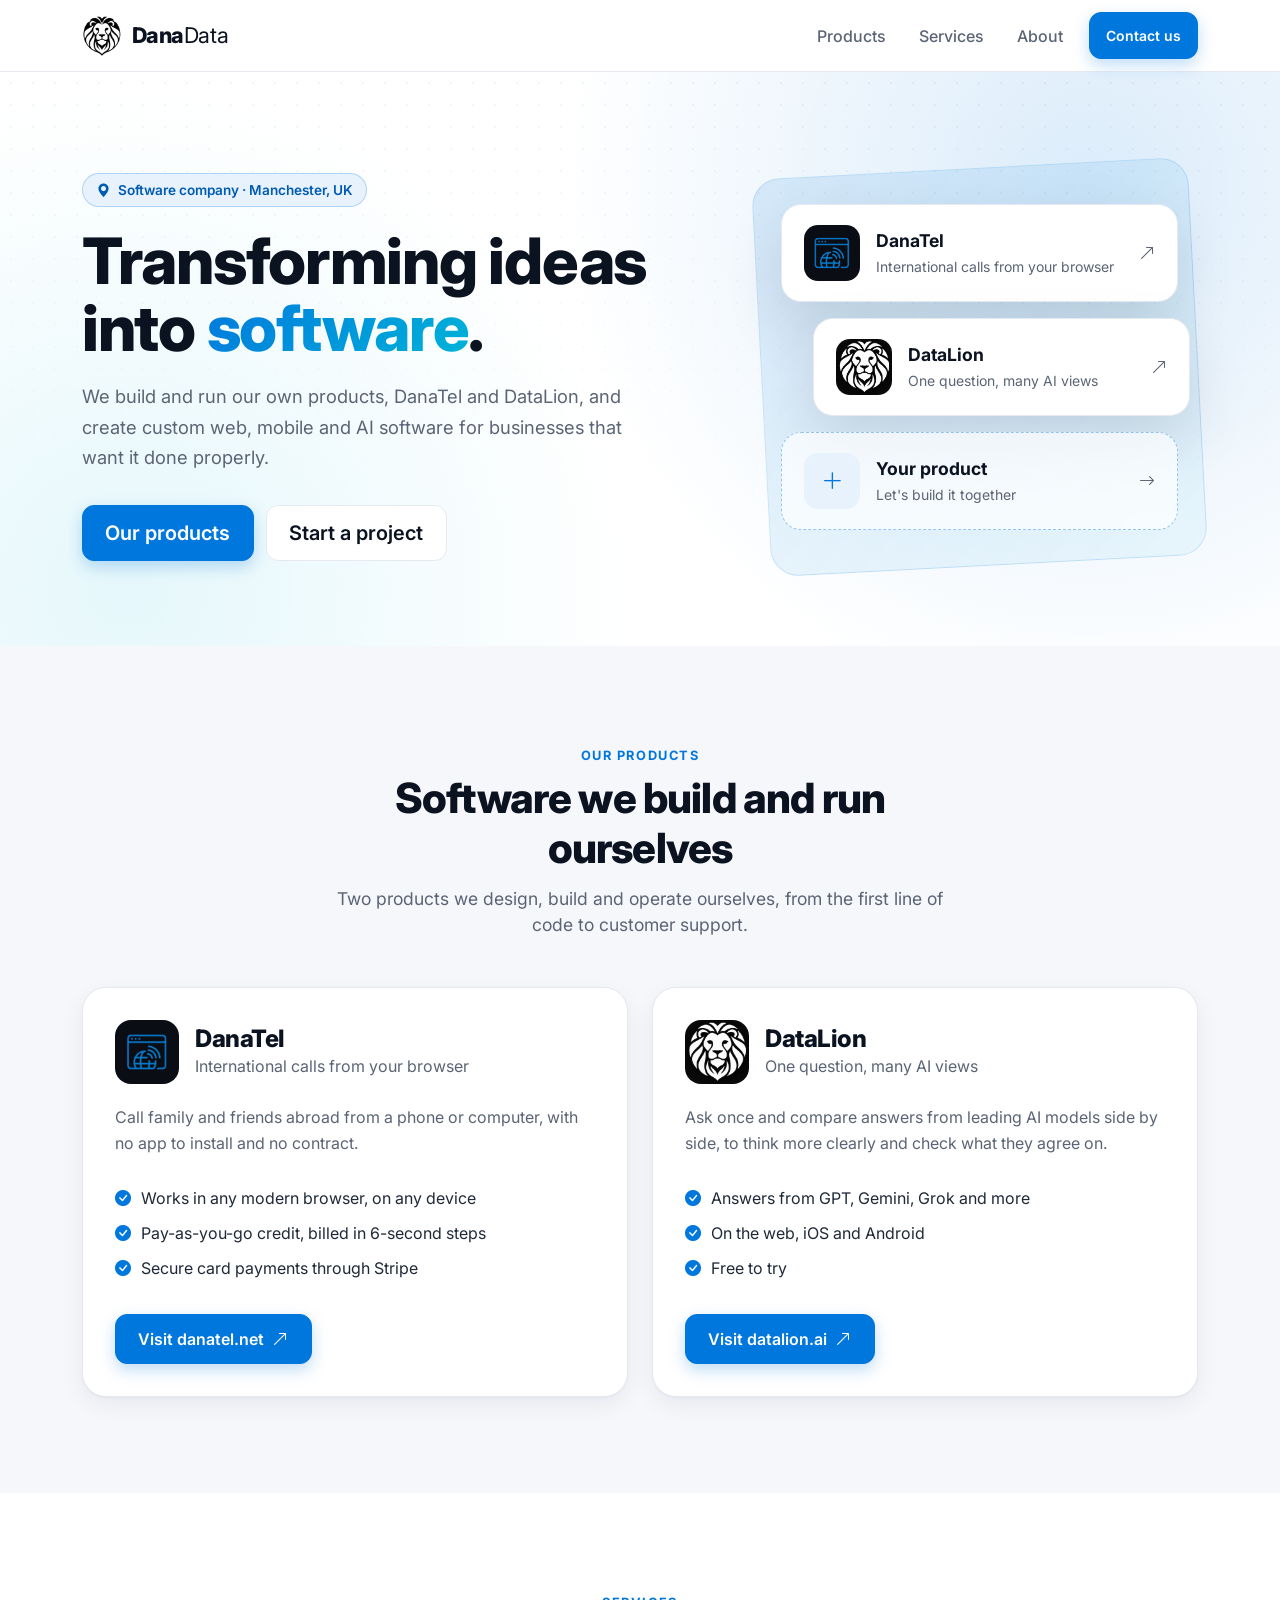
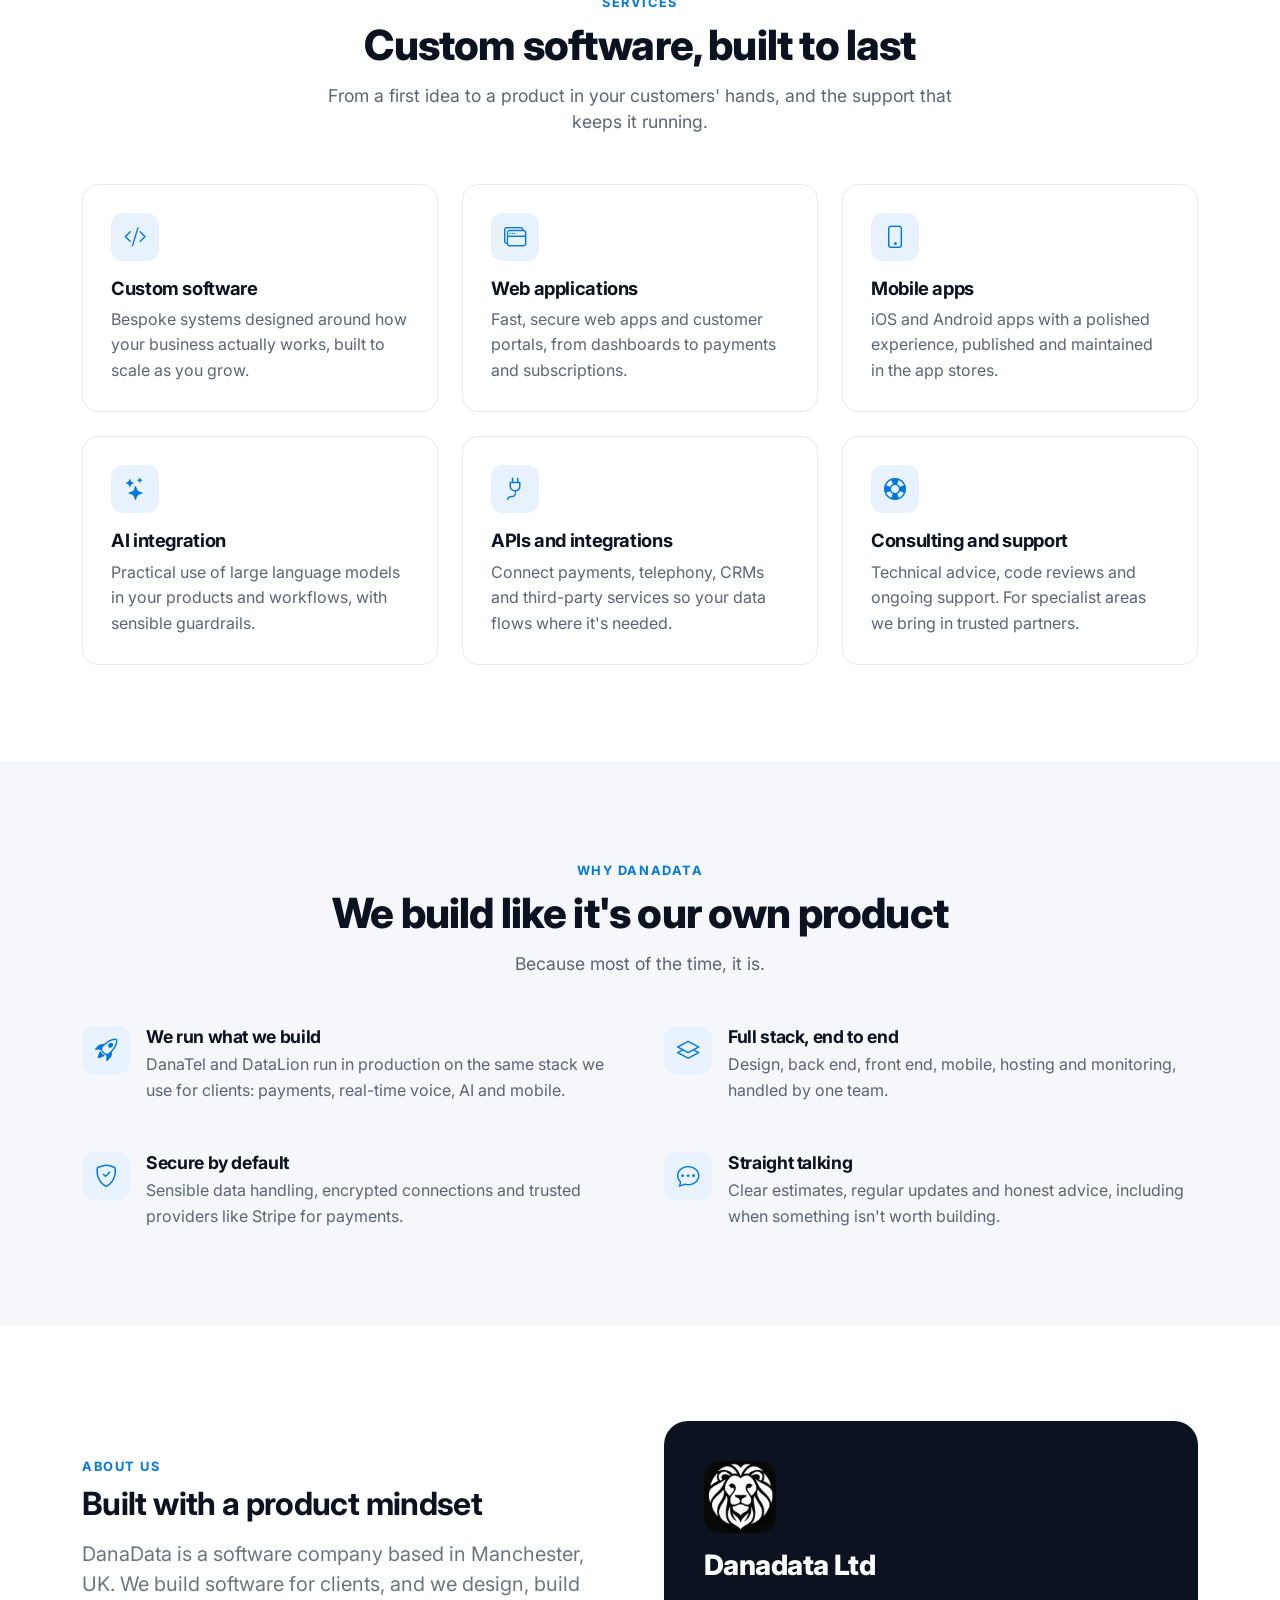
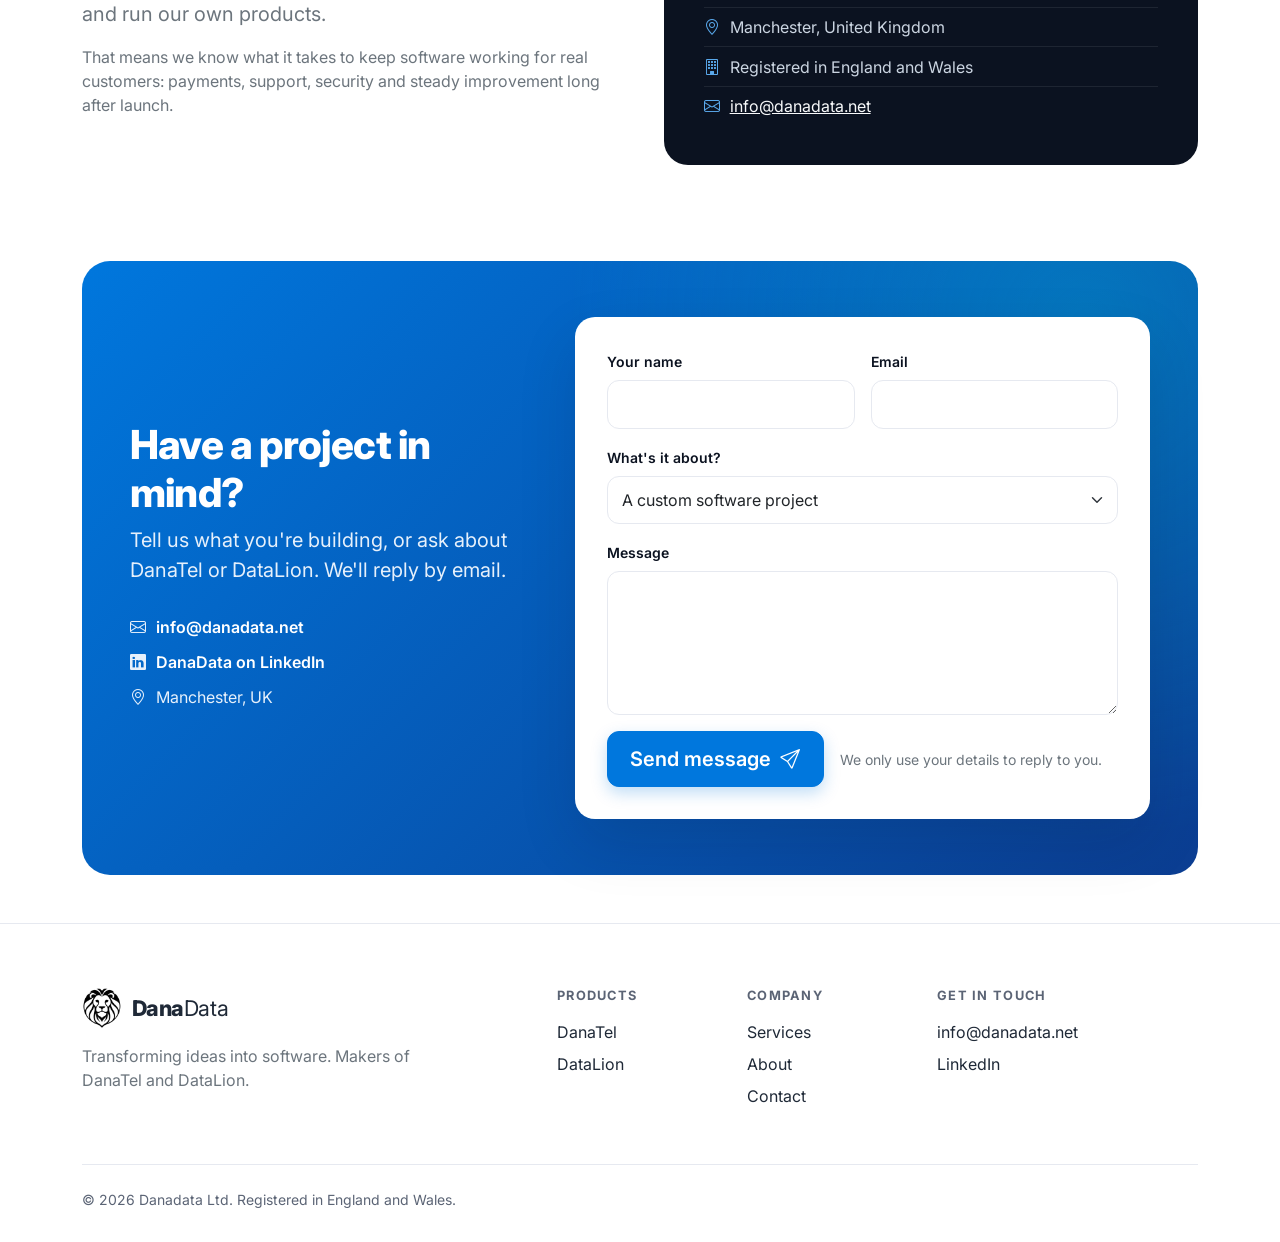
==== commit a5c1c8f1: "Add formspree" ====
--- a/index.html
+++ b/index.html
@@ -312,11 +312,55 @@
   <section class="pb-5" id="contact">
     <div class="container">
       <div class="dd-contact">
-        <h2>Have a project in mind?</h2>
-        <p class="fs-5 mb-4">Tell us what you're building and we'll get back to you.</p>
-        <div class="d-flex flex-wrap justify-content-center gap-2">
-          <a href="mailto:info@danadata.net" class="btn btn-light btn-lg"><i class="bi bi-envelope me-2"></i>info@danadata.net</a>
-          <a href="https://www.linkedin.com/company/danadataltd" class="btn btn-outline-light btn-lg" target="_blank" rel="noopener"><i class="bi bi-linkedin me-2"></i>LinkedIn</a>
+        <div class="row g-4 g-lg-5 align-items-center">
+          <div class="col-lg-5">
+            <h2>Have a project in mind?</h2>
+            <p class="fs-5 mb-4">Tell us what you're building, or ask about DanaTel or DataLion. We'll reply by email.</p>
+            <ul class="dd-contact-links">
+              <li><i class="bi bi-envelope"></i> <a href="mailto:info@danadata.net">info@danadata.net</a></li>
+              <li><i class="bi bi-linkedin"></i> <a href="https://www.linkedin.com/company/danadataltd" target="_blank" rel="noopener">DanaData on LinkedIn</a></li>
+              <li><i class="bi bi-geo-alt"></i> Manchester, UK</li>
+            </ul>
+          </div>
+
+          <div class="col-lg-7">
+            <form class="dd-form" id="contact-form" action="https://formspree.io/f/xwlpwdnd" method="POST">
+              <input type="hidden" name="_subject" id="contact-subject" value="New message from danadata.net">
+              <!-- Left empty by people; bots fill it in and Formspree drops the message -->
+              <input type="text" name="_gotcha" class="dd-trap" tabindex="-1" autocomplete="off" aria-hidden="true">
+
+              <div class="row g-3">
+                <div class="col-sm-6">
+                  <label for="contact-name" class="form-label">Your name</label>
+                  <input type="text" class="form-control" id="contact-name" name="name" autocomplete="name" required>
+                </div>
+                <div class="col-sm-6">
+                  <label for="contact-email" class="form-label">Email</label>
+                  <input type="email" class="form-control" id="contact-email" name="email" autocomplete="email" required>
+                </div>
+                <div class="col-12">
+                  <label for="contact-topic" class="form-label">What's it about?</label>
+                  <select class="form-select" id="contact-topic" name="topic">
+                    <option>A custom software project</option>
+                    <option>DanaTel</option>
+                    <option>DataLion</option>
+                    <option>Something else</option>
+                  </select>
+                </div>
+                <div class="col-12">
+                  <label for="contact-message" class="form-label">Message</label>
+                  <textarea class="form-control" id="contact-message" name="message" rows="5" required></textarea>
+                </div>
+                <div class="col-12 d-flex flex-wrap align-items-center gap-3">
+                  <button type="submit" class="btn btn-primary btn-lg" id="contact-submit">
+                    Send message <i class="bi bi-send ms-1"></i>
+                  </button>
+                  <small class="text-secondary">We only use your details to reply to you.</small>
+                </div>
+              </div>
+              <div class="dd-form-status" id="contact-status" role="status" aria-live="polite" hidden></div>
+            </form>
+          </div>
         </div>
       </div>
     </div>
@@ -364,6 +408,48 @@
 </footer>
 
 <script src="bootstrap.bundle.min.js"></script>
+<script>
+  // Contact form: send to Formspree in the background and thank the visitor on the page.
+  // Without JavaScript the form still posts normally and Formspree shows its own thank-you page.
+  (function () {
+    const form = document.getElementById('contact-form');
+    const button = document.getElementById('contact-submit');
+    const status = document.getElementById('contact-status');
+
+    function showStatus(text, ok) {
+      status.textContent = text;
+      status.className = 'dd-form-status ' + (ok ? 'is-ok' : 'is-error');
+      status.hidden = false;
+    }
+
+    form.addEventListener('submit', async function (event) {
+      event.preventDefault();
+      document.getElementById('contact-subject').value =
+        'danadata.net: ' + document.getElementById('contact-topic').value;
+      button.disabled = true;
+      status.hidden = true;
+      try {
+        const response = await fetch(form.action, {
+          method: 'POST',
+          body: new FormData(form),
+          headers: {Accept: 'application/json'},
+        });
+        if (response.ok) {
+          form.reset();
+          showStatus("Thanks, your message is on its way. We'll reply by email soon.", true);
+        } else {
+          const data = await response.json().catch(function () { return {}; });
+          const detail = (data.errors || []).map(function (e) { return e.message; }).join(' ');
+          showStatus(detail || 'Sorry, something went wrong. Please email info@danadata.net instead.', false);
+        }
+      } catch (error) {
+        showStatus('Sorry, we couldn\'t send that. Please check your connection or email info@danadata.net.', false);
+      } finally {
+        button.disabled = false;
+      }
+    });
+  })();
+</script>
 <script>
   // Close the mobile menu after tapping a section link
   document.querySelectorAll('#nav a[href^="#"]').forEach(function (link) {
--- a/site.css
+++ b/site.css
@@ -230,17 +230,36 @@
 
 /* Contact band */
 .dd-contact {
-  padding: 4rem 2rem;
+  padding: 3.5rem 3rem;
   border-radius: 28px;
   background:
     radial-gradient(circle at 90% 10%, rgba(0, 180, 216, 0.35), transparent 45%),
     linear-gradient(135deg, #0077dd 0%, #0b3d91 100%);
   color: #e6f0fb;
-  text-align: center;
 }
 .dd-contact h2 { color: #fff; font-size: clamp(1.8rem, 3.5vw, 2.5rem); font-weight: 800; }
-.dd-contact .btn-light { color: var(--dd-blue-dark); }
-.dd-contact .btn-outline-light:hover { color: var(--dd-blue-dark); }
+.dd-contact-links { list-style: none; padding: 0; margin: 0; }
+.dd-contact-links li { display: flex; align-items: center; gap: 0.6rem; padding: 0.35rem 0; }
+.dd-contact-links a { color: #fff; text-decoration: none; font-weight: 600; }
+.dd-contact-links a:hover { text-decoration: underline; }
+
+/* Contact form */
+.dd-form {
+  padding: 2rem;
+  border-radius: 20px;
+  background: #fff;
+  box-shadow: var(--dd-shadow-lg);
+  color: var(--dd-text);
+}
+.dd-form .form-label { font-size: 0.875rem; font-weight: 600; color: var(--dd-ink); }
+.dd-form .form-control,
+.dd-form .form-select { padding: 0.7rem 0.9rem; border-color: var(--dd-border); border-radius: 12px; }
+.dd-form .form-control:focus,
+.dd-form .form-select:focus { border-color: var(--dd-blue); box-shadow: 0 0 0 4px rgba(0, 119, 221, 0.15); }
+.dd-trap { position: absolute; left: -9999px; width: 1px; height: 1px; opacity: 0; }
+.dd-form-status { margin-top: 1rem; padding: 0.8rem 1rem; border-radius: 12px; font-weight: 500; }
+.dd-form-status.is-ok { background: #e7f7ef; color: #0f6b3f; }
+.dd-form-status.is-error { background: #fdecec; color: #a12020; }
 
 /* ── Footer ──────────────────────────────────────────────── */
 .dd-footer { padding: 4rem 0 2rem; border-top: 1px solid var(--dd-border); background: #fff; }
@@ -263,7 +282,8 @@
   .dd-section { padding: 4rem 0; }
   .dd-product, .dd-about-card { padding: 1.5rem; }
   .dd-hero-actions .btn { width: 100%; }
-  .dd-contact { padding: 3rem 1.25rem; }
+  .dd-contact { padding: 2.5rem 1rem; }
+  .dd-form { padding: 1.25rem; }
 }
 
 @media (prefers-reduced-motion: reduce) {
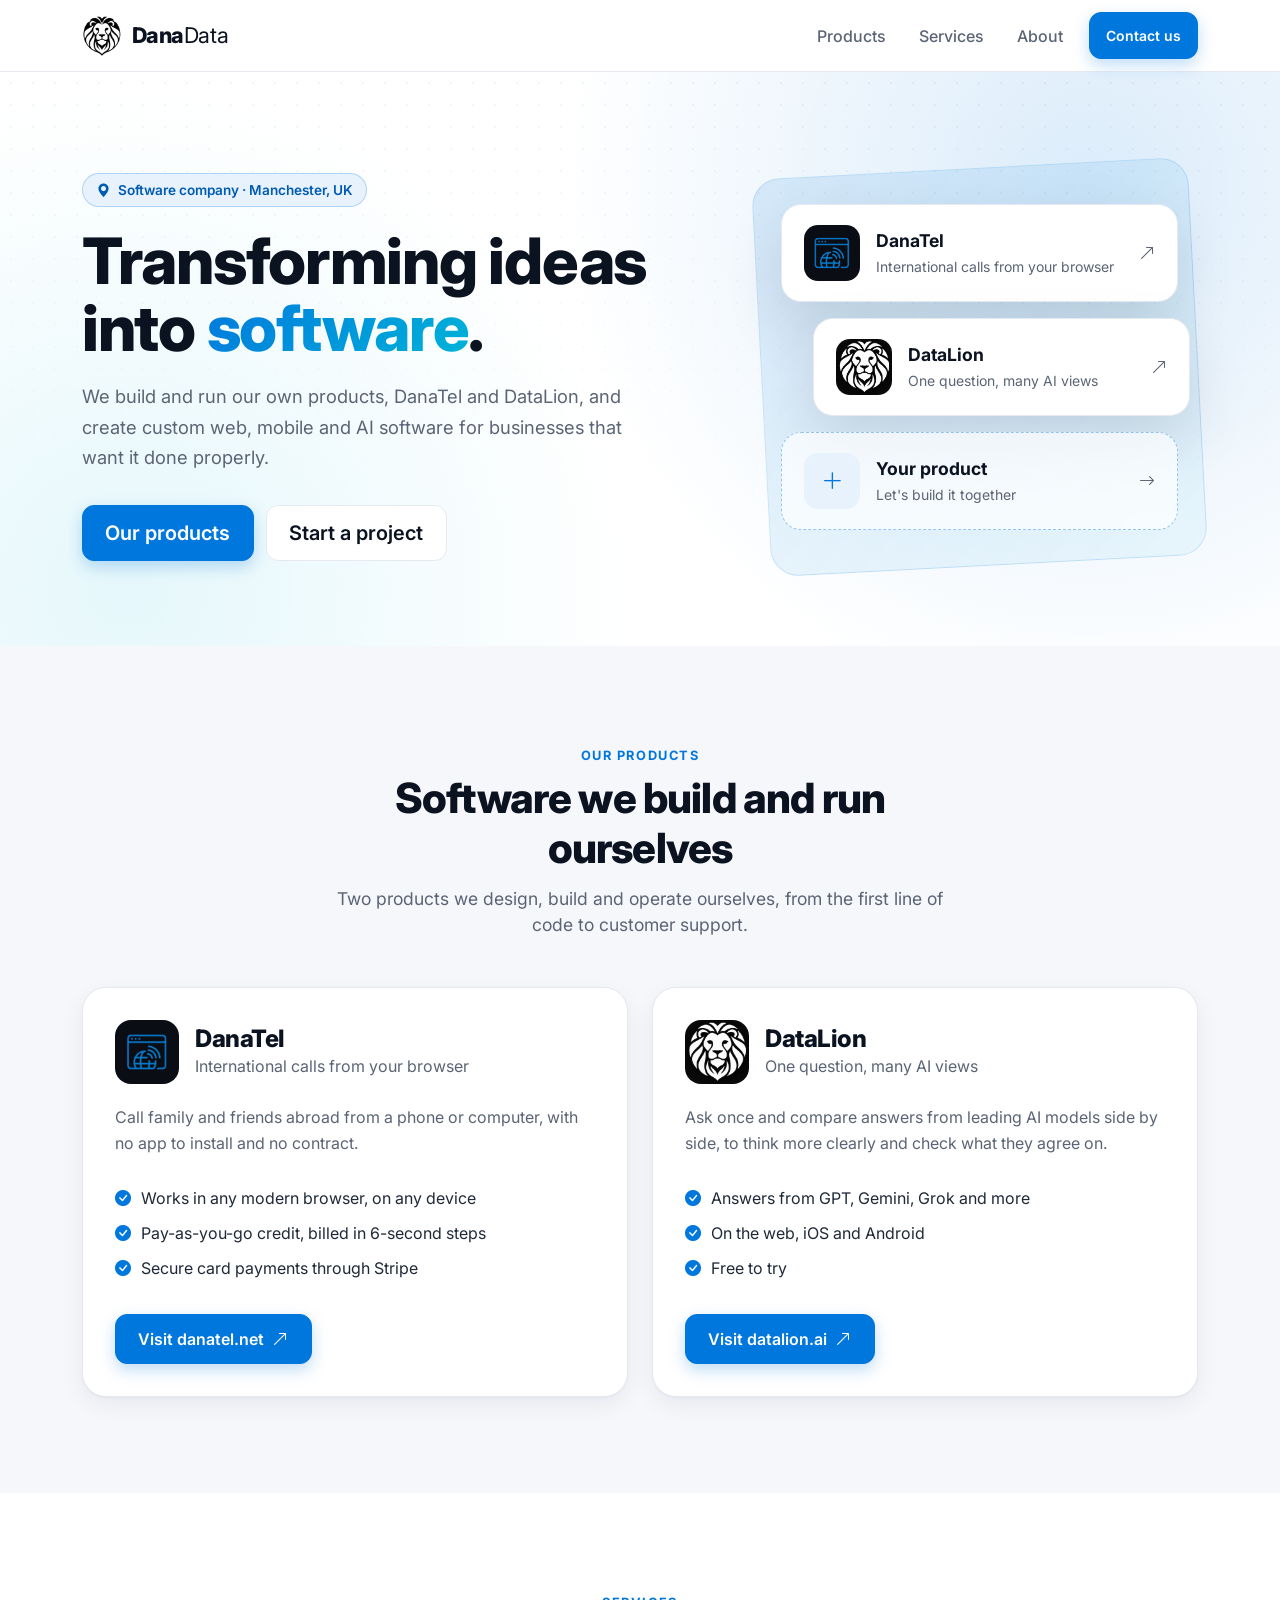
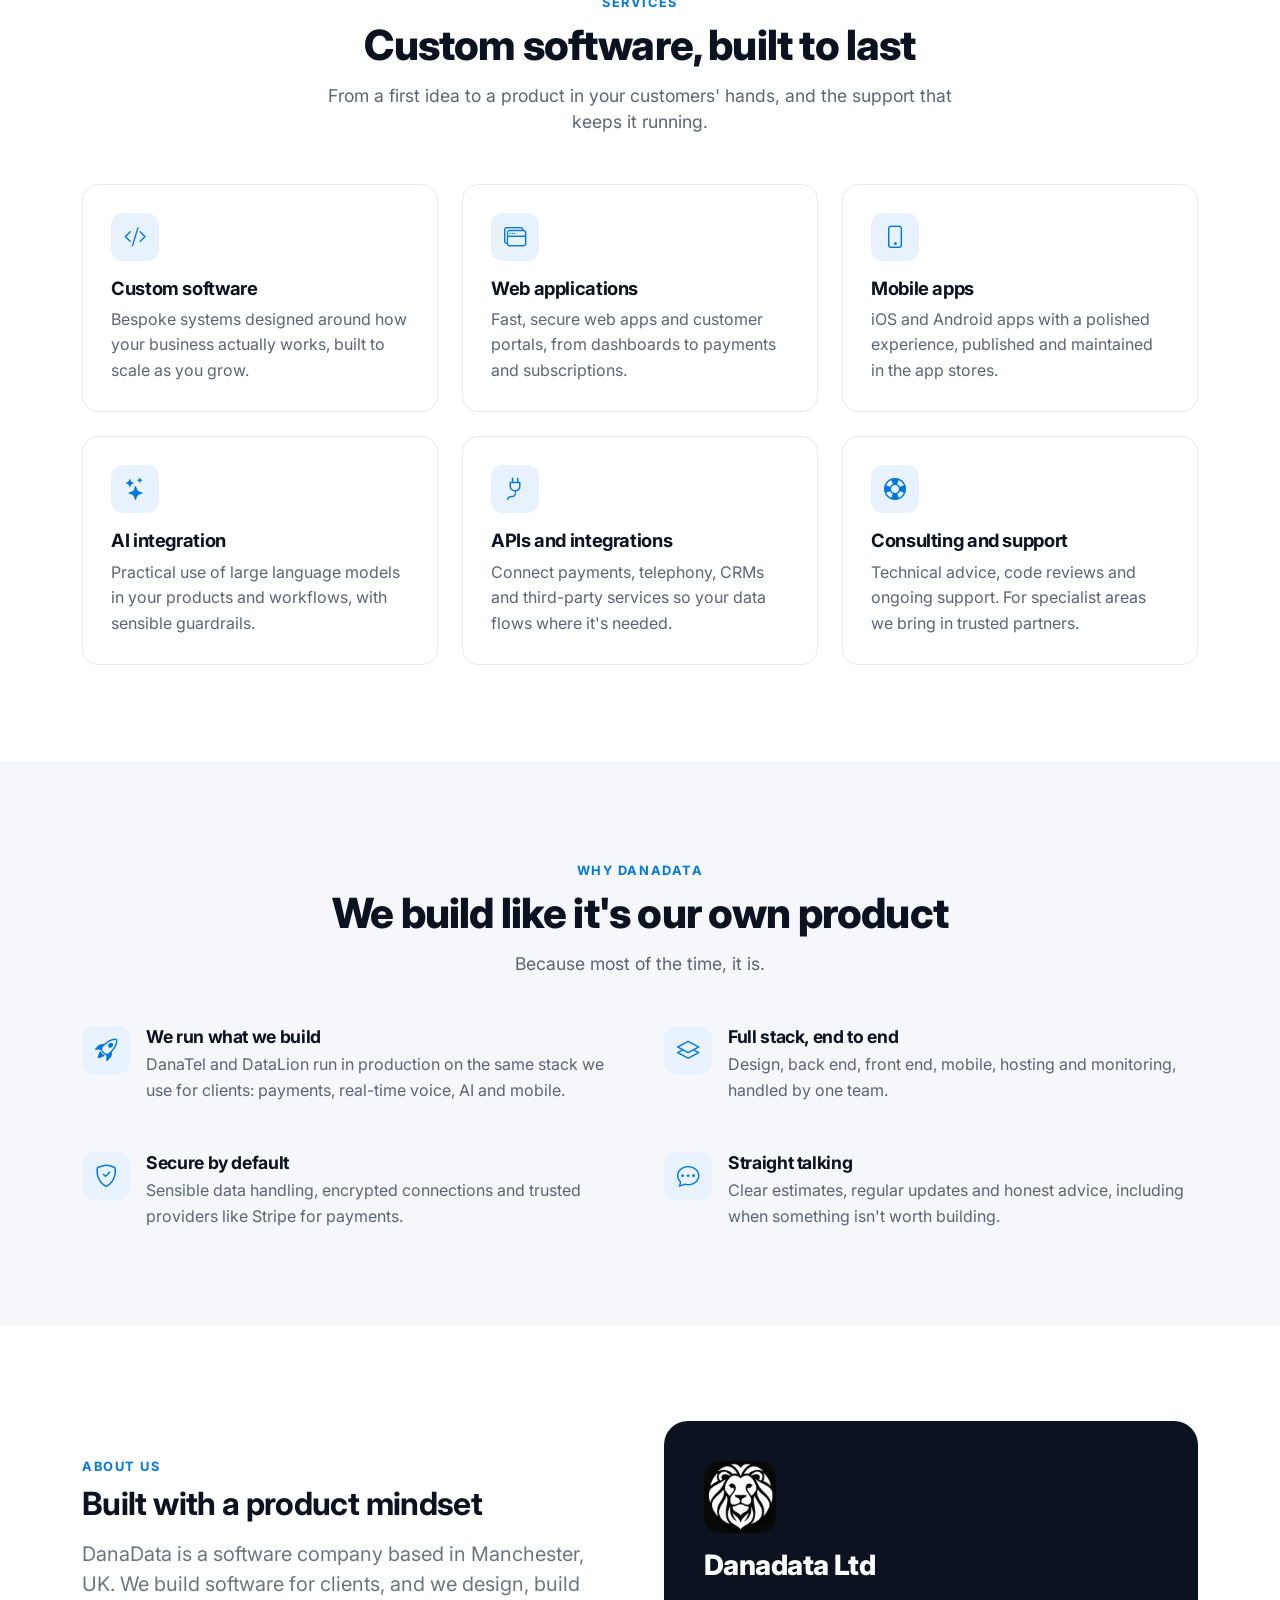
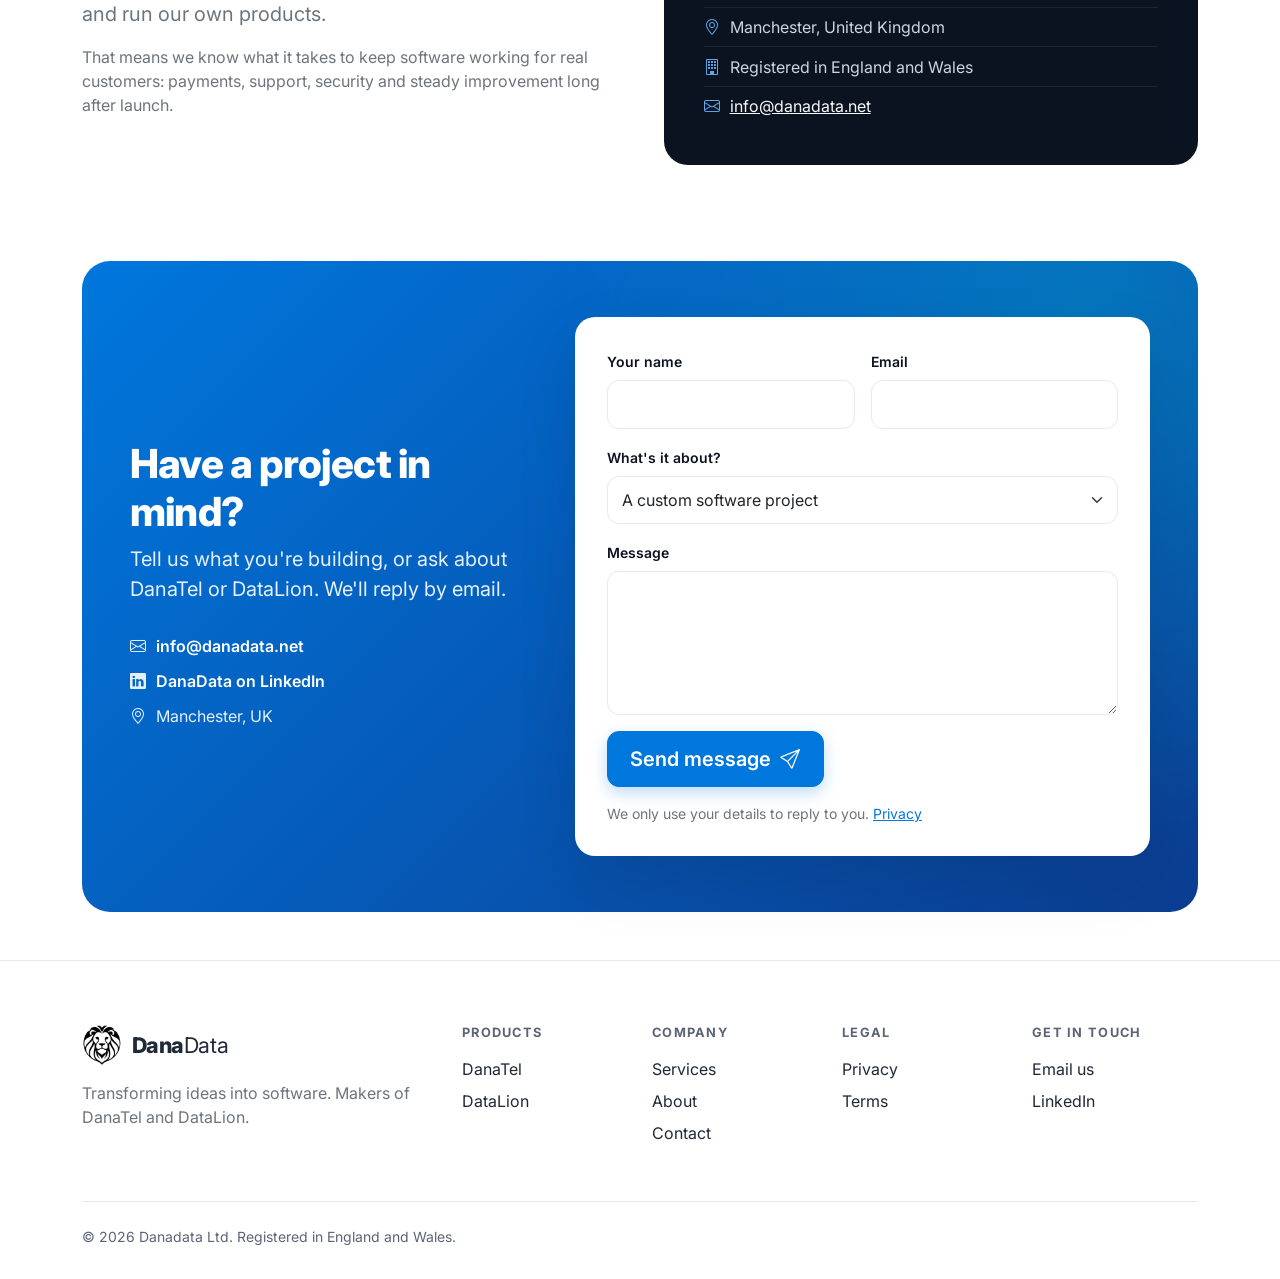
==== commit 656f4fb0: "Add terms and privacy" ====
--- a/index.html
+++ b/index.html
@@ -355,7 +355,7 @@
                   <button type="submit" class="btn btn-primary btn-lg" id="contact-submit">
                     Send message <i class="bi bi-send ms-1"></i>
                   </button>
-                  <small class="text-secondary">We only use your details to reply to you.</small>
+                  <small class="text-secondary">We only use your details to reply to you. <a href="/privacy.html">Privacy</a></small>
                 </div>
               </div>
               <div class="dd-form-status" id="contact-status" role="status" aria-live="polite" hidden></div>
@@ -371,7 +371,7 @@
 <footer class="dd-footer">
   <div class="container">
     <div class="row g-4">
-      <div class="col-lg-5">
+      <div class="col-lg-4">
         <a class="dd-brand mb-3" href="/">
           <img src="danadata-black.png" alt="" width="40" height="40">
           <span><strong>Dana</strong>Data</span>
@@ -393,10 +393,17 @@
           <li><a href="#contact">Contact</a></li>
         </ul>
       </div>
-      <div class="col-lg-3">
+      <div class="col-6 col-lg-2">
+        <h4>Legal</h4>
+        <ul>
+          <li><a href="/privacy.html">Privacy</a></li>
+          <li><a href="/terms.html">Terms</a></li>
+        </ul>
+      </div>
+      <div class="col-6 col-lg-2">
         <h4>Get in touch</h4>
         <ul>
-          <li><a href="mailto:info@danadata.net">info@danadata.net</a></li>
+          <li><a href="mailto:info@danadata.net">Email us</a></li>
           <li><a href="https://www.linkedin.com/company/danadataltd" target="_blank" rel="noopener">LinkedIn</a></li>
         </ul>
       </div>
--- a/site.css
+++ b/site.css
@@ -270,6 +270,24 @@
 .dd-footer a:hover { color: var(--dd-blue); }
 .dd-footer-bottom { margin-top: 3rem; padding-top: 1.5rem; border-top: 1px solid var(--dd-border); font-size: 0.875rem; color: var(--dd-muted); }
 
+/* ── Legal pages ─────────────────────────────────────────── */
+.dd-legal { padding: 4rem 0 5rem; }
+.dd-legal .container { max-width: 760px; }
+.dd-legal h1 { font-size: clamp(2rem, 4vw, 2.6rem); font-weight: 800; margin-bottom: 0.25rem; }
+.dd-legal-updated { color: var(--dd-muted); margin-bottom: 2rem; }
+.dd-legal h2 { margin: 2rem 0 0.5rem; font-size: 1.2rem; font-weight: 700; }
+.dd-legal p { color: var(--dd-text); line-height: 1.7; }
+.dd-legal-products {
+  margin: 1.75rem 0 0.5rem;
+  padding: 1.25rem 1.5rem;
+  border: 1px solid rgba(0, 119, 221, 0.25);
+  border-radius: var(--dd-radius);
+  background: var(--dd-blue-soft);
+}
+.dd-legal-products ul { list-style: none; padding: 0; margin: 0; }
+.dd-legal-products li { display: flex; align-items: center; gap: 0.6rem; padding: 0.3rem 0; font-weight: 600; }
+.dd-legal-products img { border-radius: 6px; }
+
 /* ── Small screens ───────────────────────────────────────── */
 @media (max-width: 991.98px) {
   .dd-hero { padding: 4rem 0 3.5rem; }
